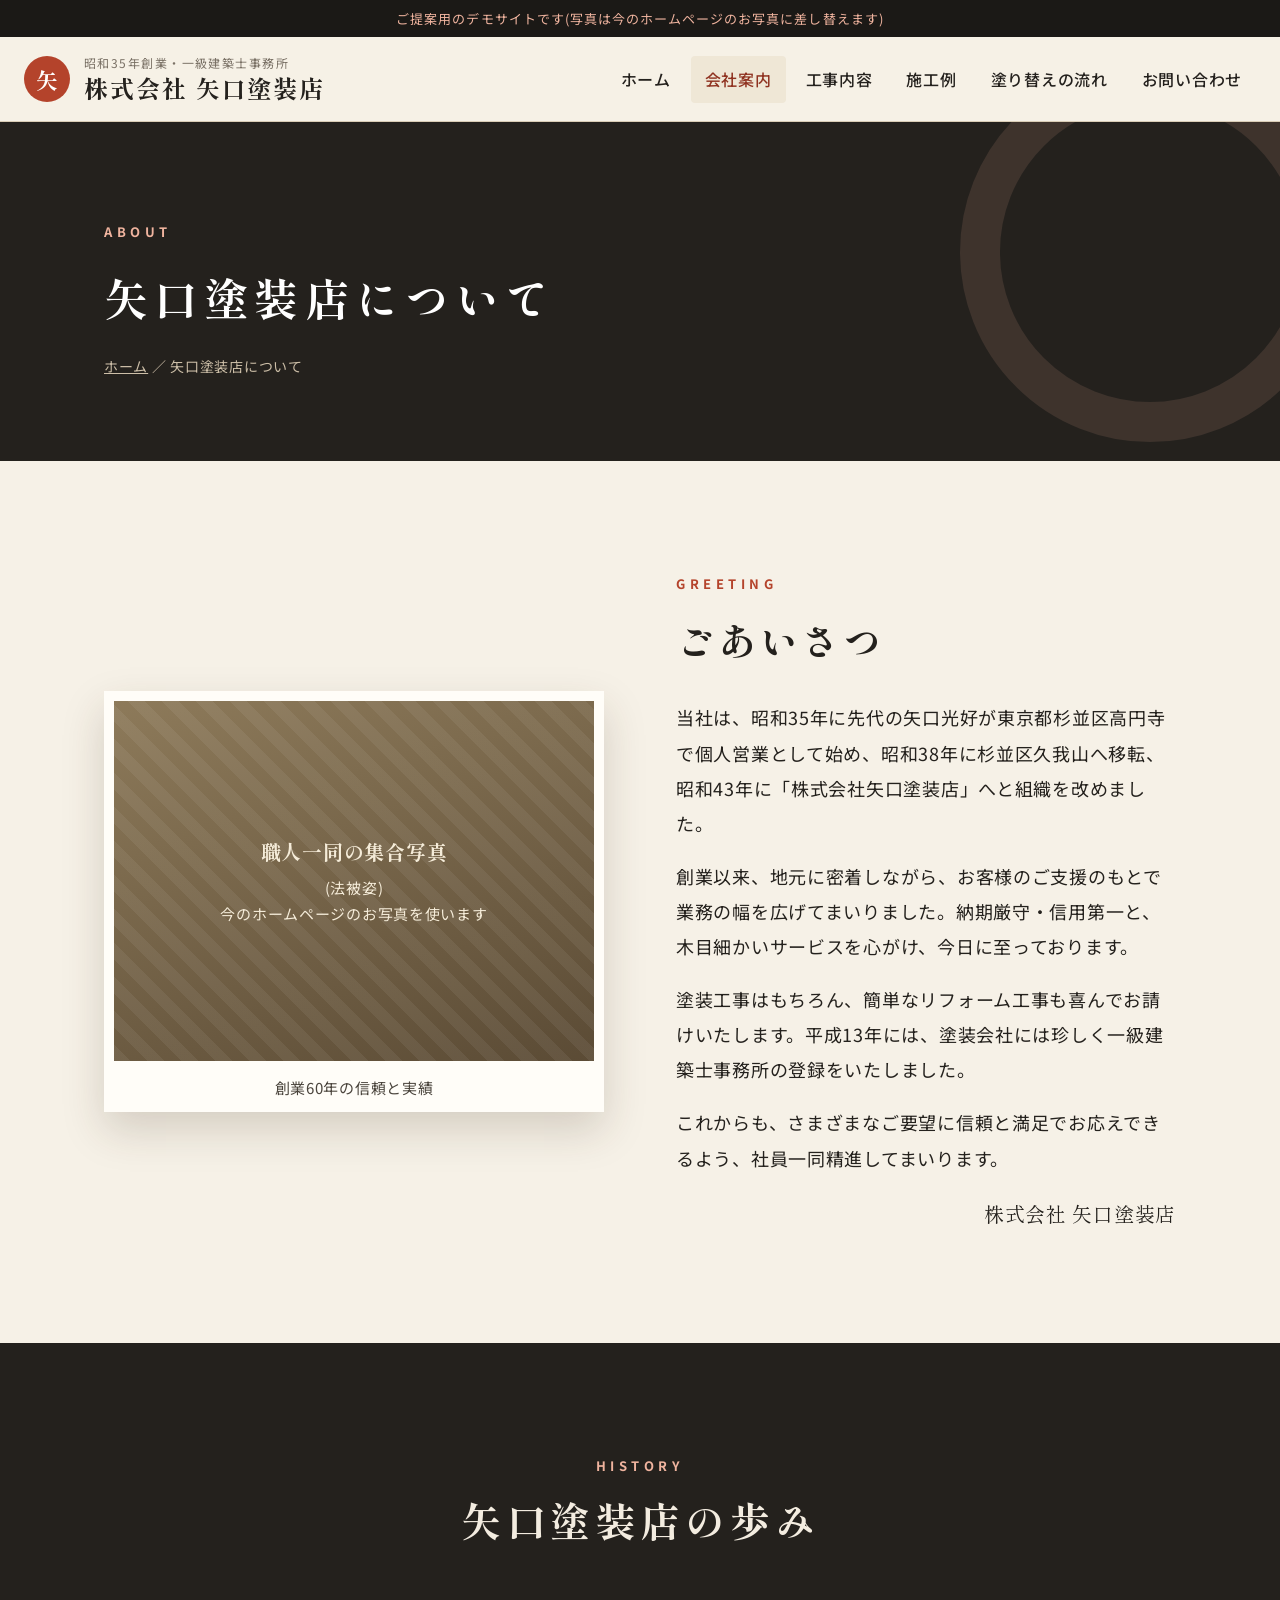
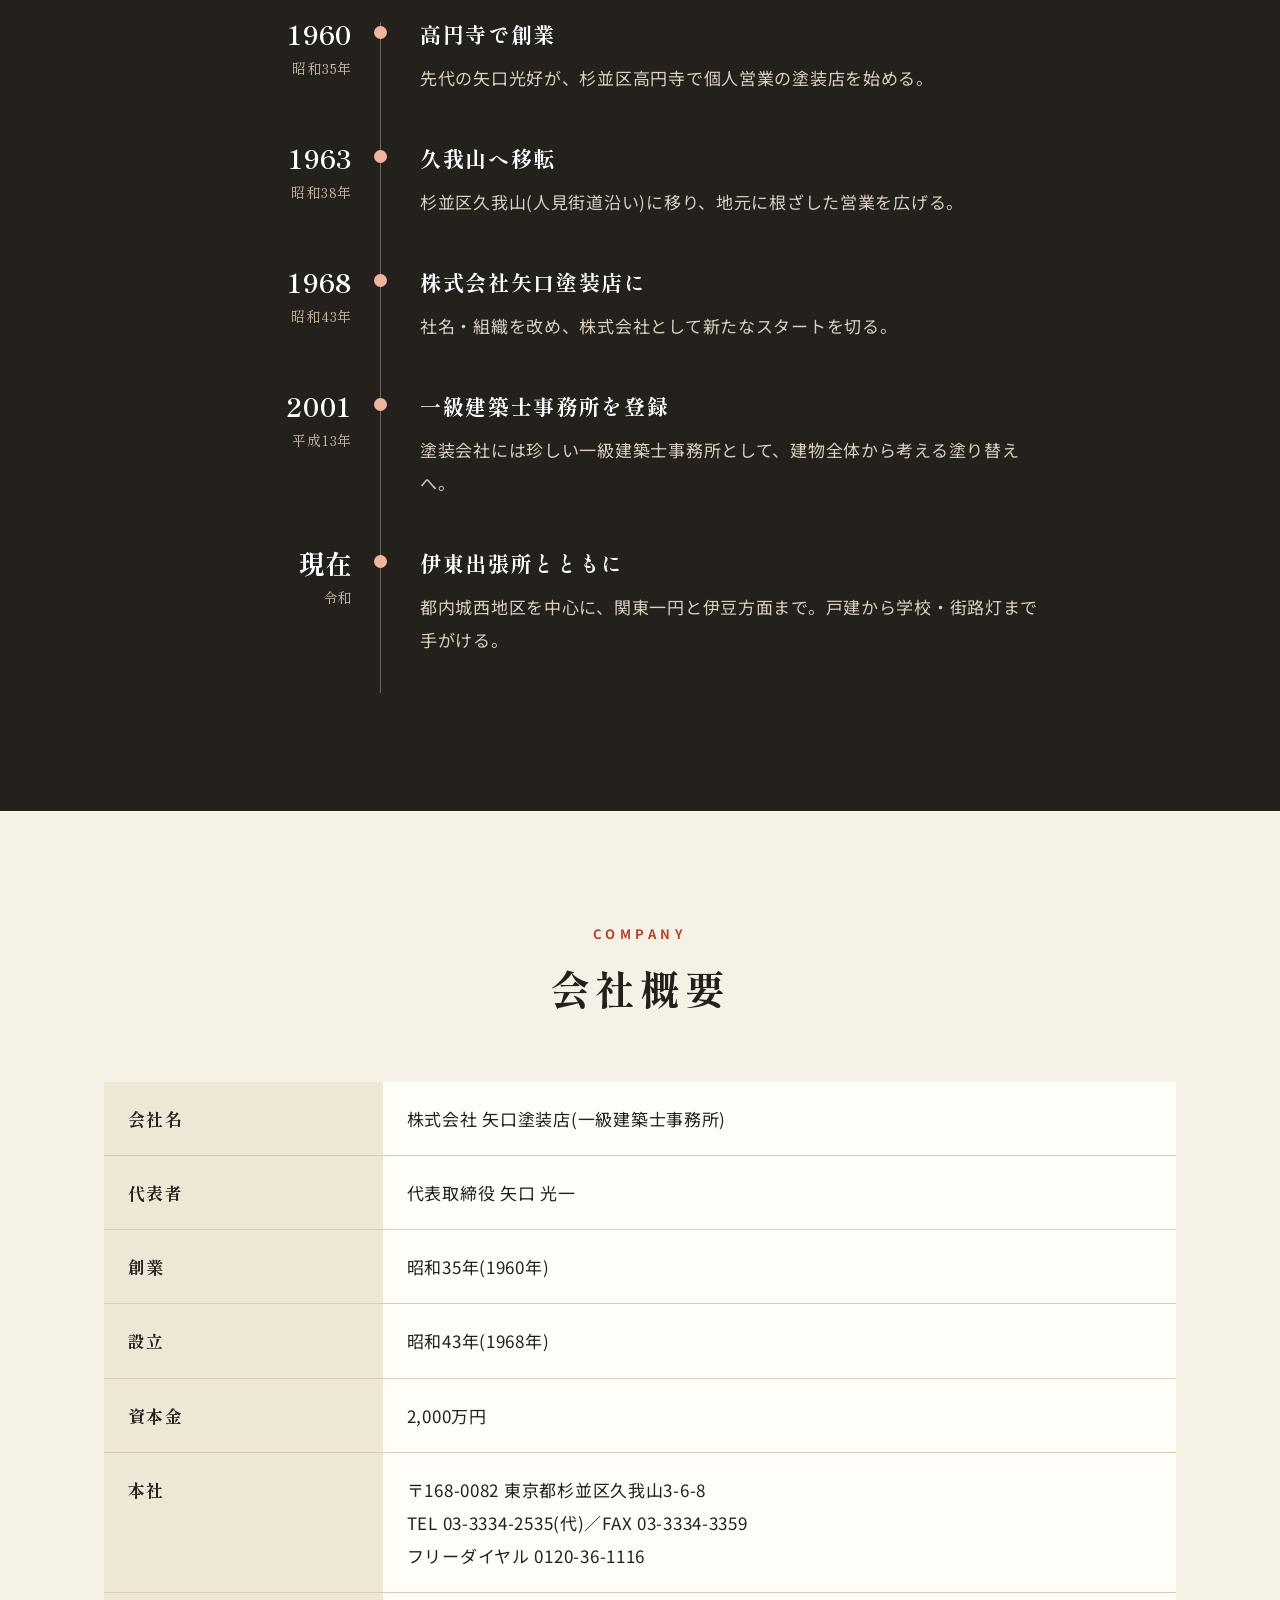
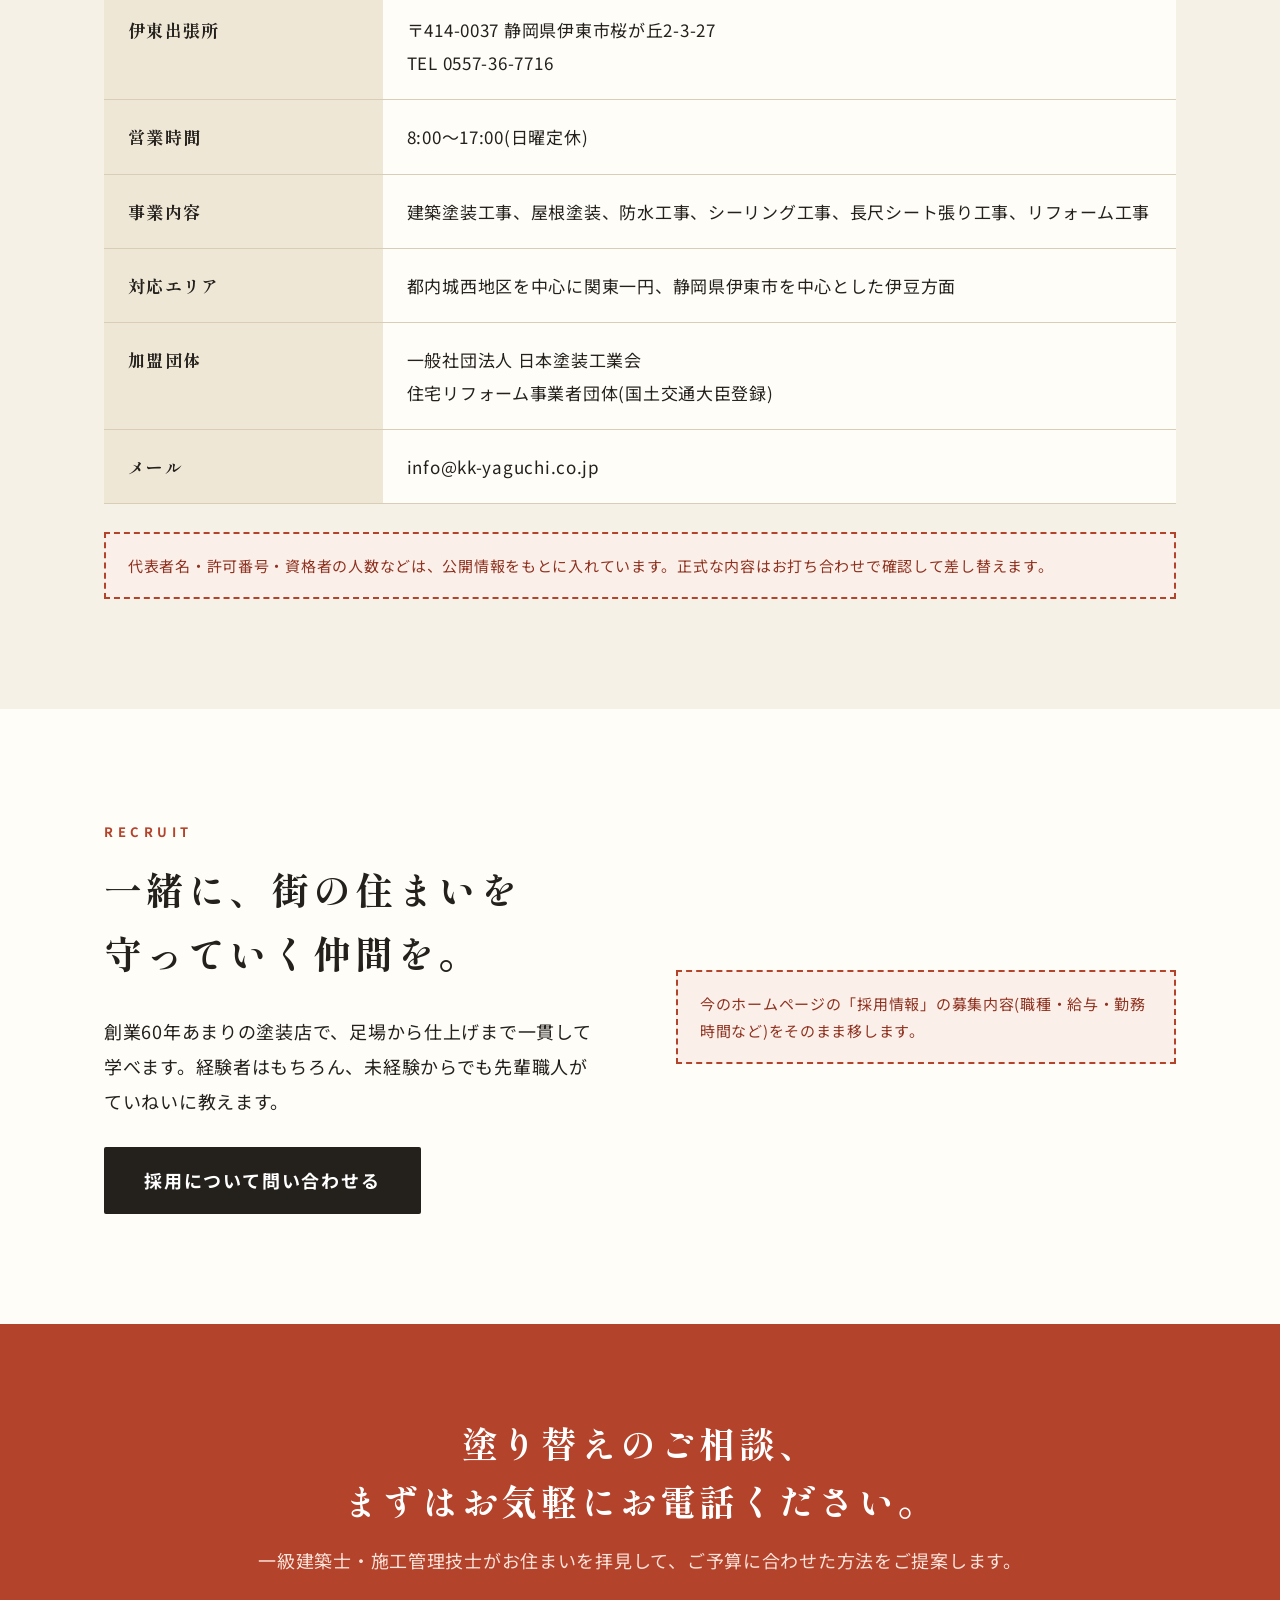
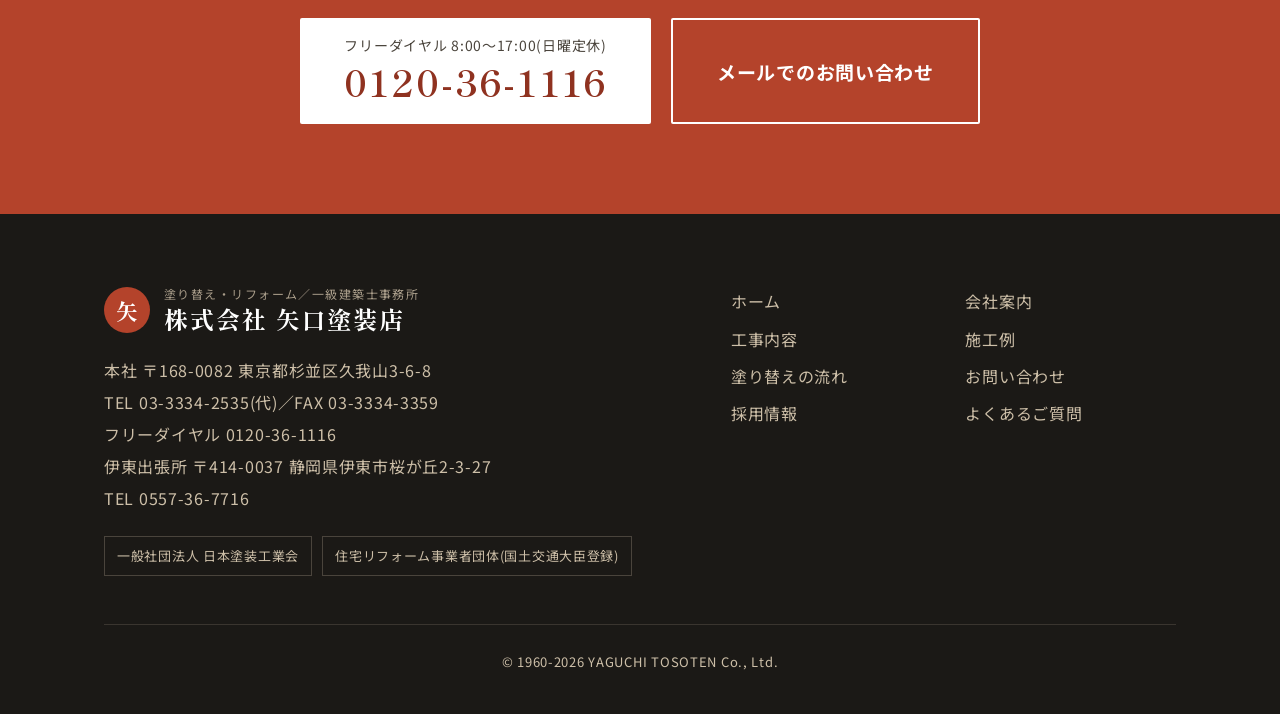
==== about.html @ 1618aea5 "矢口塗装店 ご提案用デモサイト Co-Authored-By: Claude Opus 5.5 <noreply@anthropic.com> Claude-Session: https://clau" ====
<!doctype html>
<html lang="ja">
<head>
<meta charset="utf-8">
<meta name="viewport" content="width=device-width,initial-scale=1">
<title>矢口塗装店について|ごあいさつ・歩み・会社概要|株式会社矢口塗装店</title>
<meta name="description" content="昭和35年に高円寺で創業、昭和38年に久我山へ。矢口塗装店のごあいさつ、歩み、会社概要、採用情報。">
<meta name="robots" content="noindex,nofollow">
<link rel="preconnect" href="https://fonts.googleapis.com">
<link rel="preconnect" href="https://fonts.gstatic.com" crossorigin>
<link href="https://fonts.googleapis.com/css2?family=Noto+Sans+JP:wght@400;500;700&family=Shippori+Mincho:wght@500;700&display=swap" rel="stylesheet">
<link rel="stylesheet" href="style.css">
<script type="application/ld+json">
{"@context":"https://schema.org","@type":"HousePainter","name":"株式会社矢口塗装店","foundingDate":"1960","telephone":"03-3334-2535","address":{"@type":"PostalAddress","postalCode":"168-0082","addressRegion":"東京都","addressLocality":"杉並区","streetAddress":"久我山3-6-8"},"openingHours":"Mo-Sa 08:00-17:00","areaServed":["杉並区","東京都城西地区","関東一円","静岡県伊東市・伊豆方面"]}
</script>
</head>
<body>
<div class="demo-ribbon">ご提案用のデモサイトです(写真は今のホームページのお写真に差し替えます)</div>
<header class="site-header">
  <div class="wrap">
    <a class="brand" href="index.html">
      <span class="brand-mark">矢</span>
      <span class="brand-text"><small>昭和35年創業・一級建築士事務所</small><strong>株式会社 矢口塗装店</strong></span>
    </a>
    <nav class="gnav" id="gnav" aria-label="メインメニュー"><ul><li><a href="index.html">ホーム</a></li><li><a href="about.html" aria-current="page">会社案内</a></li><li><a href="service.html">工事内容</a></li><li><a href="works.html">施工例</a></li><li><a href="flow.html">塗り替えの流れ</a></li><li><a href="contact.html">お問い合わせ</a></li></ul></nav>
    <a class="header-tel" href="tel:0120361116"><small>お電話・ご相談 8:00〜17:00(日曜定休)</small><b>0120-36-1116</b></a>
    <button class="menu-btn" id="menuBtn" aria-expanded="false" aria-controls="gnav">MENU</button>
  </div>
</header>
<main>
<div class="page-head"><div class="wrap">
  <span class="en">ABOUT</span><h1>矢口塗装店について</h1>
  <p class="crumb"><a href="index.html">ホーム</a> ／ 矢口塗装店について</p>
</div></div>
<section>
  <div class="wrap intro">
    <figure class="photo">
      <div class="photo-inner"><div><b>職人一同の集合写真</b>(法被姿)<br>今のホームページのお写真を使います</div></div>
      <figcaption>創業60年の信頼と実績</figcaption>
    </figure>
    <div>
      <span class="sec-head" style="display:block;text-align:left;margin:0"><span class="en">GREETING</span></span>
      <h2>ごあいさつ</h2>
      <p>当社は、昭和35年に先代の矢口光好が東京都杉並区高円寺で個人営業として始め、昭和38年に杉並区久我山へ移転、昭和43年に「株式会社矢口塗装店」へと組織を改めました。</p>
      <p>創業以来、地元に密着しながら、お客様のご支援のもとで業務の幅を広げてまいりました。納期厳守・信用第一と、木目細かいサービスを心がけ、今日に至っております。</p>
      <p>塗装工事はもちろん、簡単なリフォーム工事も喜んでお請けいたします。平成13年には、塗装会社には珍しく一級建築士事務所の登録をいたしました。</p>
      <p>これからも、さまざまなご要望に信頼と満足でお応えできるよう、社員一同精進してまいります。</p>
      <p class="sign">株式会社 矢口塗装店</p>
    </div>
  </div>
</section>

<section class="sec-dark">
  <div class="wrap">
    <div class="sec-head"><span class="en">HISTORY</span><h2>矢口塗装店の歩み</h2></div>
    <ol class="timeline">
      <li><div class="year"><b>1960</b><small>昭和35年</small></div><div><h3>高円寺で創業</h3><p>先代の矢口光好が、杉並区高円寺で個人営業の塗装店を始める。</p></div></li>
      <li><div class="year"><b>1963</b><small>昭和38年</small></div><div><h3>久我山へ移転</h3><p>杉並区久我山(人見街道沿い)に移り、地元に根ざした営業を広げる。</p></div></li>
      <li><div class="year"><b>1968</b><small>昭和43年</small></div><div><h3>株式会社矢口塗装店に</h3><p>社名・組織を改め、株式会社として新たなスタートを切る。</p></div></li>
      <li><div class="year"><b>2001</b><small>平成13年</small></div><div><h3>一級建築士事務所を登録</h3><p>塗装会社には珍しい一級建築士事務所として、建物全体から考える塗り替えへ。</p></div></li>
      <li><div class="year"><b>現在</b><small>令和</small></div><div><h3>伊東出張所とともに</h3><p>都内城西地区を中心に、関東一円と伊豆方面まで。戸建から学校・街路灯まで手がける。</p></div></li>
    </ol>
  </div>
</section>

<section>
  <div class="wrap">
    <div class="sec-head"><span class="en">COMPANY</span><h2>会社概要</h2></div>
    <table class="info">
      <tr><th>会社名</th><td>株式会社 矢口塗装店(一級建築士事務所)</td></tr>
      <tr><th>代表者</th><td>代表取締役 矢口 光一</td></tr>
      <tr><th>創業</th><td>昭和35年(1960年)</td></tr>
      <tr><th>設立</th><td>昭和43年(1968年)</td></tr>
      <tr><th>資本金</th><td>2,000万円</td></tr>
      <tr><th>本社</th><td>〒168-0082 東京都杉並区久我山3-6-8<br>TEL 03-3334-2535(代)／FAX 03-3334-3359<br>フリーダイヤル 0120-36-1116</td></tr>
      <tr><th>伊東出張所</th><td>〒414-0037 静岡県伊東市桜が丘2-3-27<br>TEL 0557-36-7716</td></tr>
      <tr><th>営業時間</th><td>8:00〜17:00(日曜定休)</td></tr>
      <tr><th>事業内容</th><td>建築塗装工事、屋根塗装、防水工事、シーリング工事、長尺シート張り工事、リフォーム工事</td></tr>
      <tr><th>対応エリア</th><td>都内城西地区を中心に関東一円、静岡県伊東市を中心とした伊豆方面</td></tr>
      <tr><th>加盟団体</th><td>一般社団法人 日本塗装工業会<br>住宅リフォーム事業者団体(国土交通大臣登録)</td></tr>
      <tr><th>メール</th><td>info@kk-yaguchi.co.jp</td></tr>
    </table>
    <p class="demo-note">代表者名・許可番号・資格者の人数などは、公開情報をもとに入れています。正式な内容はお打ち合わせで確認して差し替えます。</p>
  </div>
</section>

<section class="sec-alt" id="recruit">
  <div class="wrap intro">
    <div>
      <span class="sec-head" style="display:block;text-align:left;margin:0"><span class="en">RECRUIT</span></span>
      <h2>一緒に、街の住まいを<br>守っていく仲間を。</h2>
      <p>創業60年あまりの塗装店で、足場から仕上げまで一貫して学べます。経験者はもちろん、未経験からでも先輩職人がていねいに教えます。</p>
      <p style="margin-top:28px"><a class="btn" href="contact.html">採用について問い合わせる</a></p>
    </div>
    <div class="demo-note" style="margin:0">今のホームページの「採用情報」の募集内容(職種・給与・勤務時間など)をそのまま移します。</div>
  </div>
</section>
<section class="cta">
  <div class="wrap">
    <h2>塗り替えのご相談、<br>まずはお気軽にお電話ください。</h2>
    <p>一級建築士・施工管理技士がお住まいを拝見して、ご予算に合わせた方法をご提案します。</p>
    <div class="cta-row">
      <a class="btn-tel" href="tel:0120361116"><small>フリーダイヤル 8:00〜17:00(日曜定休)</small><b>0120-36-1116</b></a>
      <a class="btn-line" href="contact.html">メールでのお問い合わせ</a>
    </div>
  </div>
</section>
</main>
<footer class="site-footer">
  <div class="wrap">
    <div class="footer-grid">
      <div>
        <a class="brand" href="index.html" style="color:inherit">
          <span class="brand-mark">矢</span>
          <span class="brand-text"><small style="color:#a99d8a">塗り替え・リフォーム／一級建築士事務所</small><strong>株式会社 矢口塗装店</strong></span>
        </a>
        <address>
          本社 〒168-0082 東京都杉並区久我山3-6-8<br>
          TEL 03-3334-2535(代)／FAX 03-3334-3359<br>
          フリーダイヤル 0120-36-1116<br>
          伊東出張所 〒414-0037 静岡県伊東市桜が丘2-3-27<br>
          TEL 0557-36-7716
        </address>
        <div class="assoc"><span>一般社団法人 日本塗装工業会</span><span>住宅リフォーム事業者団体(国土交通大臣登録)</span></div>
      </div>
      <div>
        <ul class="footer-nav">
          <li><a href="index.html">ホーム</a></li><li><a href="about.html">会社案内</a></li><li><a href="service.html">工事内容</a></li><li><a href="works.html">施工例</a></li><li><a href="flow.html">塗り替えの流れ</a></li><li><a href="contact.html">お問い合わせ</a></li>
          <li><a href="about.html#recruit">採用情報</a></li>
          <li><a href="flow.html#faq">よくあるご質問</a></li>
        </ul>
      </div>
    </div>
    <p class="copy">&copy; 1960-2026 YAGUCHI TOSOTEN Co., Ltd.</p>
  </div>
</footer>
<nav class="callbar" aria-label="お問い合わせ">
  <a href="tel:0120361116"><small>8:00〜17:00 日曜定休</small>電話で相談する</a>
  <a href="contact.html"><small>24時間受付</small>メールで相談する</a>
</nav>
<script src="script.js"></script>
</body>
</html>
---- style.css ----
/* 株式会社矢口塗装店 デモサイト — 生成り × 墨 × 朱 の和モダン */
:root{
  --paper:#f6f1e7;
  --paper-2:#efe7d6;
  --white:#fffdf8;
  --ink:#24211d;
  --ink-2:#4a443c;
  --mute:#7a7165;
  --line:#d9cdb6;
  --shu:#b4432b;      /* 朱 */
  --shu-dark:#8f3220;
  --ai:#2c3e50;       /* 藍 */
  --mincho:"Shippori Mincho","Hiragino Mincho ProN","Yu Mincho",serif;
  --gothic:"Noto Sans JP","Hiragino Kaku Gothic ProN","Yu Gothic",sans-serif;
  --wrap:1120px;
}
*{box-sizing:border-box;margin:0;padding:0}
html{scroll-behavior:smooth}
body{
  font-family:var(--gothic);
  font-size:18px;
  line-height:1.95;
  color:var(--ink);
  background:var(--paper);
  letter-spacing:.04em;
  -webkit-font-smoothing:antialiased;
}
img{max-width:100%;display:block}
a{color:inherit}
.wrap{max-width:var(--wrap);margin:0 auto;padding:0 24px}

/* ---------- header ---------- */
.site-header{
  position:sticky;top:0;z-index:50;
  background:rgba(246,241,231,.96);
  backdrop-filter:blur(6px);
  border-bottom:1px solid var(--line);
}
.site-header .wrap{max-width:1320px;display:flex;align-items:center;justify-content:space-between;gap:24px;height:84px}
.brand{display:flex;align-items:center;gap:14px;text-decoration:none}
.brand-mark{
  width:46px;height:46px;border-radius:50%;
  background:var(--shu);color:#fff;
  display:grid;place-items:center;
  font-family:var(--mincho);font-weight:700;font-size:22px;letter-spacing:0;
}
.brand-text small{display:block;white-space:nowrap;font-size:12px;color:var(--mute);letter-spacing:.12em;line-height:1.4}
.brand-text strong{display:block;white-space:nowrap;font-family:var(--mincho);font-size:24px;font-weight:700;line-height:1.3;letter-spacing:.08em}
.gnav ul{display:flex;gap:6px;list-style:none;align-items:center}
.gnav a{
  display:block;white-space:nowrap;padding:8px 14px;text-decoration:none;font-size:16px;font-weight:500;
  border-radius:4px;transition:background .2s;
}
.gnav a:hover,.gnav a[aria-current="page"]{background:var(--paper-2)}
.gnav a[aria-current="page"]{color:var(--shu-dark)}
.header-tel{
  white-space:nowrap;display:flex;flex-direction:column;align-items:flex-end;text-decoration:none;line-height:1.3;
}
.header-tel small{font-size:12px;color:var(--mute)}
.header-tel b{font-family:var(--mincho);font-size:26px;color:var(--shu-dark);letter-spacing:.04em}
.menu-btn{display:none;background:none;border:1px solid var(--ink);border-radius:4px;width:52px;height:44px;font-size:13px;font-weight:700;cursor:pointer;color:var(--ink)}

/* ---------- hero ---------- */
.hero{position:relative;overflow:hidden;background:var(--ink);color:#fff}
.hero-art{position:absolute;inset:0}
.hero-art svg{width:100%;height:100%;display:block}
.hero .wrap{position:relative;padding:110px 24px 120px;min-height:620px;display:flex;flex-direction:column;justify-content:center}
.hero-kicker{
  display:inline-flex;align-items:center;gap:12px;font-size:16px;letter-spacing:.2em;margin-bottom:28px;color:#f3e5cf
}
.hero-kicker::before{content:"";width:40px;height:1px;background:#f3e5cf}
.hero h1{
  font-family:var(--mincho);font-weight:700;
  font-size:clamp(34px,5.4vw,62px);line-height:1.45;letter-spacing:.1em;
  text-shadow:0 2px 18px rgba(0,0,0,.35);
}
.hero h1 em{font-style:normal;color:#f0b49f}
.hero p.lead{margin-top:28px;font-size:19px;max-width:560px;color:#f3ece0}
.hero-badges{display:flex;flex-wrap:wrap;gap:12px;margin-top:40px}
.hero-badges span{
  border:1px solid rgba(255,255,255,.55);padding:10px 18px;font-size:15px;border-radius:2px;background:rgba(0,0,0,.18)
}
.hero-seal{
  position:absolute;right:9%;top:70px;width:150px;height:150px;border-radius:50%;
  border:2px solid #f0b49f;color:#f0b49f;display:grid;place-items:center;text-align:center;
  font-family:var(--mincho);line-height:1.35;transform:rotate(-8deg)
}
.hero-seal b{display:block;font-size:40px;letter-spacing:0}
.hero-seal span{font-size:14px;letter-spacing:.15em}

/* ---------- section ---------- */
section{padding:110px 0}
.sec-alt{background:var(--white)}
.sec-dark{background:var(--ink);color:#f3ece0}
.sec-head{text-align:center;margin-bottom:64px}
.sec-head .en{display:block;font-size:13px;letter-spacing:.35em;color:var(--shu);margin-bottom:12px;font-weight:700}
.sec-dark .sec-head .en{color:#f0b49f}
.sec-head h2{font-family:var(--mincho);font-size:clamp(28px,3.6vw,40px);font-weight:700;letter-spacing:.12em;line-height:1.5}
.sec-head p{margin-top:20px;color:var(--ink-2)}
.sec-dark .sec-head p{color:#d8cfc0}

/* 想い */
.intro{display:grid;grid-template-columns:1fr 1fr;gap:72px;align-items:center}
.intro h2{font-family:var(--mincho);font-size:clamp(28px,3.4vw,38px);line-height:1.7;letter-spacing:.1em;margin-bottom:28px}
.intro p+p{margin-top:18px}
.sign{margin-top:32px;font-family:var(--mincho);font-size:20px;text-align:right}

/* photo placeholder */
.photo{
  position:relative;background:#c9b896;border:10px solid var(--white);
  box-shadow:0 18px 40px rgba(60,45,25,.18);
}
.photo-inner{aspect-ratio:4/3;display:grid;place-items:center;text-align:center;
  background:
   repeating-linear-gradient(45deg,rgba(255,255,255,.06) 0 12px,transparent 12px 24px),
   linear-gradient(160deg,#8d7a5a,#5b4b35);
  color:#f5ecd9;padding:24px;font-size:15px;line-height:1.7}
.photo-inner b{display:block;font-family:var(--mincho);font-size:20px;margin-bottom:6px}
.photo figcaption{background:var(--white);padding:12px 4px 0;font-size:15px;color:var(--ink-2);text-align:center}
.photo.tilt{transform:rotate(-2deg)}

/* 強み */
.points{display:grid;grid-template-columns:repeat(2,1fr);gap:28px}
.point{background:var(--paper);border:1px solid var(--line);padding:40px 36px;position:relative}
.sec-alt .point{background:var(--paper)}
.point .kanji{
  position:absolute;right:24px;top:18px;font-family:var(--mincho);font-size:64px;line-height:1;color:rgba(180,67,43,.12);font-weight:700
}
.point h3{font-family:var(--mincho);font-size:24px;line-height:1.6;margin-bottom:14px;letter-spacing:.08em;padding-right:60px}
.point h3::before{content:"";display:block;width:32px;height:3px;background:var(--shu);margin-bottom:18px}
.point p{color:var(--ink-2)}

/* 歩み */
.timeline{position:relative;max-width:820px;margin:0 auto;list-style:none}
.timeline::before{content:"";position:absolute;left:150px;top:8px;bottom:8px;width:1px;background:rgba(243,236,224,.35)}
.timeline li{display:grid;grid-template-columns:150px 1fr;gap:40px;padding:0 0 44px;position:relative}
.timeline li::after{content:"";position:absolute;left:144px;top:12px;width:13px;height:13px;border-radius:50%;background:#f0b49f}
.timeline .year{font-family:var(--mincho);text-align:right;padding-right:28px;line-height:1.5}
.timeline .year b{display:block;font-size:26px;color:#fff}
.timeline .year small{font-size:14px;color:#cdbfa8}
.timeline h3{font-family:var(--mincho);font-size:21px;color:#fff;margin-bottom:6px;letter-spacing:.08em}
.timeline p{color:#d8cfc0;font-size:17px}

/* 工事内容 */
.services{display:grid;grid-template-columns:repeat(3,1fr);gap:24px}
.service{background:var(--white);border-top:4px solid var(--shu);padding:34px 30px;box-shadow:0 6px 20px rgba(60,45,25,.06)}
.service .ico{width:56px;height:56px;margin-bottom:18px}
.service h3{font-family:var(--mincho);font-size:22px;margin-bottom:10px;letter-spacing:.08em}
.service p{font-size:17px;color:var(--ink-2)}

/* 施工例 before/after */
.works{display:grid;grid-template-columns:repeat(2,1fr);gap:40px}
.work{background:var(--white);border:1px solid var(--line)}
.ba{position:relative;aspect-ratio:4/3;overflow:hidden;cursor:pointer;background:#ddd}
.ba svg{position:absolute;inset:0;width:100%;height:100%;transition:opacity .5s}
.ba .after{opacity:0}
.ba.on .after{opacity:1}
.ba-label{position:absolute;left:14px;top:14px;background:var(--ink);color:#fff;font-size:14px;padding:4px 14px;letter-spacing:.15em}
.ba.on .ba-label{background:var(--shu)}
.ba-switch{display:flex;border-top:1px solid var(--line)}
.ba-switch button{
  flex:1;padding:14px;border:0;background:var(--paper);font:inherit;font-size:16px;font-weight:700;cursor:pointer;color:var(--ink-2)
}
.ba-switch button[aria-pressed="true"]{background:var(--ink);color:#fff}
.work-body{padding:22px 26px 28px}
.work-body h3{font-family:var(--mincho);font-size:21px;letter-spacing:.06em}
.work-body dl{display:grid;grid-template-columns:auto 1fr;gap:4px 16px;margin-top:10px;font-size:16px;color:var(--ink-2)}
.work-body dt{color:var(--mute)}

/* 流れ */
.flow{list-style:none;max-width:860px;margin:0 auto;counter-reset:f}
.flow li{display:grid;grid-template-columns:96px 1fr;gap:28px;background:var(--white);border:1px solid var(--line);padding:30px 34px;margin-bottom:18px;position:relative}
.flow li:not(:last-child)::after{content:"";position:absolute;left:78px;bottom:-19px;border:10px solid transparent;border-top-color:var(--shu)}
.flow .step{font-family:var(--mincho);text-align:center;color:var(--shu);line-height:1.2}
.flow .step span{display:block;font-size:13px;letter-spacing:.2em}
.flow .step b{font-size:44px}
.flow h3{font-family:var(--mincho);font-size:22px;margin-bottom:6px;letter-spacing:.06em}
.flow p{color:var(--ink-2);font-size:17px}

/* table */
.info{width:100%;border-collapse:collapse;background:var(--white);font-size:17px}
.info th,.info td{border-bottom:1px solid var(--line);padding:20px 24px;text-align:left;vertical-align:top}
.info th{width:26%;background:var(--paper-2);font-weight:700;font-family:var(--mincho);letter-spacing:.08em}

/* area */
.area{display:grid;grid-template-columns:1.1fr 1fr;gap:56px;align-items:center}
.area ul{list-style:none;display:flex;flex-wrap:wrap;gap:10px;margin-top:20px}
.area li{border:1px solid var(--line);background:var(--white);padding:6px 16px;font-size:16px}
.map-box{background:var(--white);border:1px solid var(--line);padding:20px}

/* note / placeholder */
.demo-note{
  border:2px dashed var(--shu);background:#fbefe9;color:var(--shu-dark);
  padding:18px 22px;font-size:15px;line-height:1.8;margin-top:28px
}

/* faq */
.faq{max-width:860px;margin:0 auto}
.faq details{background:var(--white);border:1px solid var(--line);margin-bottom:14px}
.faq summary{cursor:pointer;padding:22px 56px 22px 28px;font-weight:700;position:relative;list-style:none;font-size:18px}
.faq summary::-webkit-details-marker{display:none}
.faq summary::before{content:"Q";font-family:var(--mincho);color:var(--shu);font-size:24px;margin-right:14px}
.faq summary::after{content:"+";position:absolute;right:26px;top:16px;font-size:28px;color:var(--shu)}
.faq details[open] summary::after{content:"−"}
.faq .a{padding:0 28px 24px 66px;color:var(--ink-2)}

/* CTA */
.cta{background:var(--shu);color:#fff;text-align:center;padding:90px 0}
.cta h2{font-family:var(--mincho);font-size:clamp(26px,3.4vw,36px);letter-spacing:.1em;line-height:1.6}
.cta p{margin-top:14px;color:#fbe3da}
.cta-row{display:flex;justify-content:center;gap:20px;flex-wrap:wrap;margin-top:40px}
.btn-tel{
  display:inline-flex;flex-direction:column;align-items:center;background:#fff;color:var(--shu-dark);
  padding:18px 44px;text-decoration:none;border-radius:2px;line-height:1.4
}
.btn-tel small{font-size:14px;color:var(--ink-2)}
.btn-tel b{font-family:var(--mincho);font-size:36px;letter-spacing:.06em}
.btn-line{
  display:inline-flex;align-items:center;justify-content:center;border:2px solid #fff;color:#fff;
  padding:18px 44px;text-decoration:none;font-weight:700;font-size:19px;border-radius:2px;min-width:300px
}
.btn-line:hover{background:rgba(255,255,255,.12)}
.btn{
  display:inline-block;background:var(--ink);color:#fff;text-decoration:none;padding:16px 40px;font-weight:700;border-radius:2px;letter-spacing:.1em
}
.btn:hover{background:var(--shu-dark)}
.center{text-align:center;margin-top:52px}

/* page head */
.page-head{background:var(--ink);color:#fff;padding:90px 0 80px;position:relative;overflow:hidden}
.page-head::after{
  content:"";position:absolute;right:-60px;top:-60px;width:300px;height:300px;border-radius:50%;border:40px solid rgba(240,180,159,.12)
}
.page-head .en{font-size:13px;letter-spacing:.35em;color:#f0b49f;font-weight:700}
.page-head h1{font-family:var(--mincho);font-size:clamp(30px,4vw,44px);letter-spacing:.14em;margin-top:8px}
.crumb{font-size:14px;color:#cdbfa8;margin-top:12px}
.crumb a{color:#cdbfa8}

/* form */
.form{max-width:760px;margin:0 auto;background:var(--white);border:1px solid var(--line);padding:48px}
.form label{display:block;font-weight:700;margin:22px 0 8px}
.form label .req{background:var(--shu);color:#fff;font-size:12px;padding:2px 8px;margin-left:10px;border-radius:2px}
.form input,.form select,.form textarea{
  width:100%;font:inherit;font-size:18px;padding:14px 16px;border:1px solid #bfb39c;background:#fff;border-radius:2px
}
.form textarea{min-height:180px}
.form .chips{display:flex;flex-wrap:wrap;gap:10px}
.form .chips label{display:flex;align-items:center;gap:8px;margin:0;font-weight:500;border:1px solid var(--line);padding:8px 16px;background:var(--paper);cursor:pointer}
.form .chips input{width:auto}
.form button{margin-top:34px;width:100%;padding:20px;font:inherit;font-size:20px;font-weight:700;background:var(--shu);color:#fff;border:0;cursor:pointer;letter-spacing:.2em}

/* footer */
.site-footer{background:#1b1916;color:#cdbfa8;padding:72px 0 40px;font-size:16px}
.footer-grid{display:grid;grid-template-columns:1.3fr 1fr;gap:48px}
.site-footer .brand-text strong{color:#fff}
.site-footer address{font-style:normal;margin-top:20px;line-height:2}
.footer-nav{list-style:none;display:grid;grid-template-columns:1fr 1fr;gap:6px 24px}
.footer-nav a{text-decoration:none}
.footer-nav a:hover{color:#fff}
.assoc{display:flex;flex-wrap:wrap;gap:10px;margin-top:22px}
.assoc span{border:1px solid #4a443c;padding:6px 12px;font-size:13px}
.copy{border-top:1px solid #3a352f;margin-top:48px;padding-top:24px;font-size:13px;text-align:center}

/* mobile call bar */
.callbar{display:none}

/* demo ribbon */
.demo-ribbon{background:#1b1916;color:#f0b49f;text-align:center;font-size:13px;padding:6px 12px;letter-spacing:.08em}

/* ---------- responsive ---------- */
@media (max-width:1300px){
  .header-tel{display:none}
}
@media (max-width:860px){
  body{font-size:17px}
  .menu-btn{display:block}
  .gnav{position:fixed;inset:84px 0 auto 0;background:var(--paper);border-bottom:1px solid var(--line);display:none}
  .gnav.open{display:block}
  .gnav ul{flex-direction:column;align-items:stretch;padding:12px 20px 24px;gap:0}
  .gnav a{padding:16px 8px;border-bottom:1px solid var(--line);font-size:18px;border-radius:0}
  section{padding:76px 0}
  .intro,.area,.footer-grid{grid-template-columns:1fr;gap:44px}
  .points,.works{grid-template-columns:1fr}
  .services{grid-template-columns:1fr}
  .hero .wrap{min-height:560px;padding:80px 20px 150px}
  .hero-seal{display:none}
  .brand-text strong{font-size:20px}
  .brand-text small{font-size:11px}
  .brand-mark{width:40px;height:40px;font-size:19px}
  .timeline::before{left:96px}
  .timeline li{grid-template-columns:96px 1fr;gap:26px}
  .timeline li::after{left:90px}
  .timeline .year{padding-right:16px}
  .timeline .year b{font-size:20px}
  .flow li{grid-template-columns:64px 1fr;gap:18px;padding:24px 22px}
  .flow li:not(:last-child)::after{left:44px}
  .flow .step b{font-size:34px}
  .info th,.info td{display:block;width:100%}
  .info th{padding-bottom:8px}
  .form{padding:30px 22px}
  .wrap{padding:0 16px}
  .callbar{
    display:grid;grid-template-columns:1fr 1fr;position:fixed;left:0;right:0;bottom:0;z-index:60;
    box-shadow:0 -4px 16px rgba(0,0,0,.15)
  }
  .callbar a{padding:14px 8px;text-align:center;text-decoration:none;font-weight:700;font-size:16px;line-height:1.3}
  .callbar a:first-child{background:var(--shu);color:#fff}
  .callbar a:last-child{background:var(--ink);color:#fff}
  .callbar small{display:block;font-size:11px;font-weight:500;opacity:.85}
  body{padding-bottom:64px}
  .btn-line{min-width:0;width:100%}
  .btn-tel{width:100%}
}
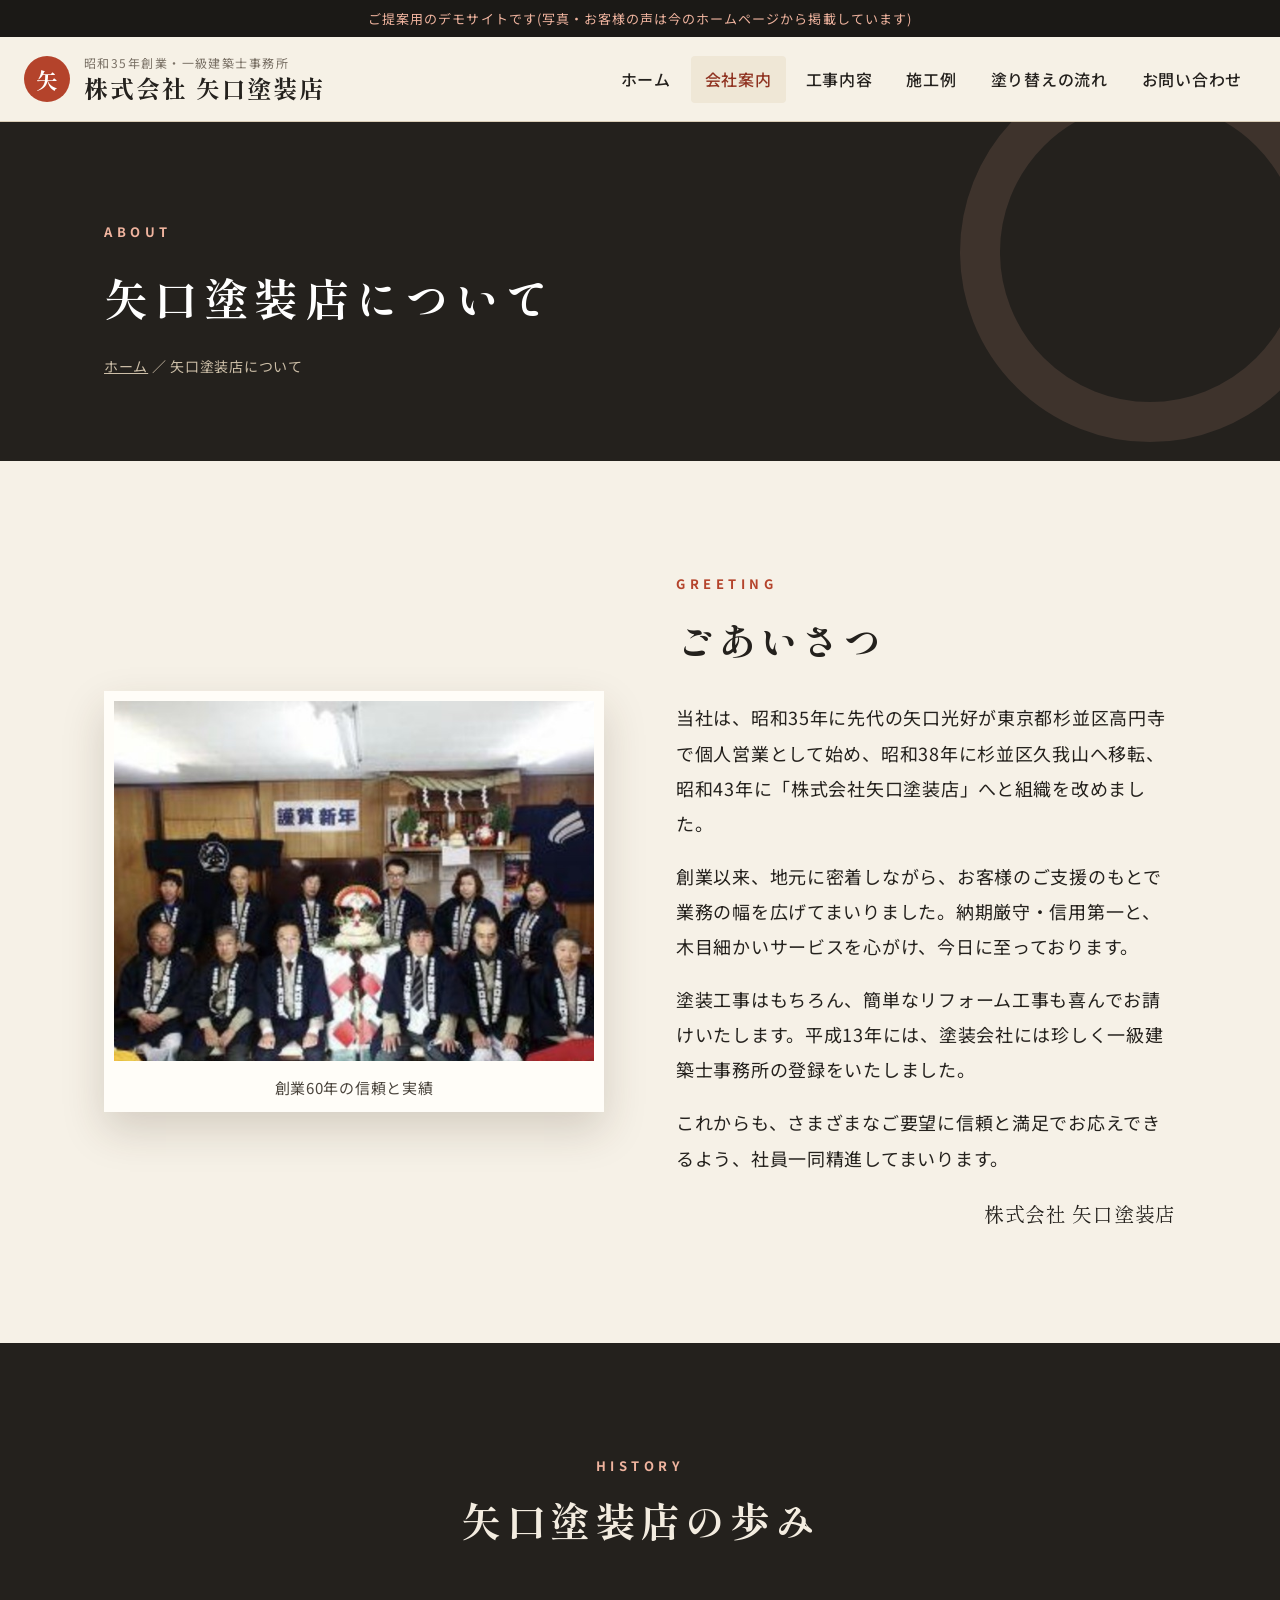
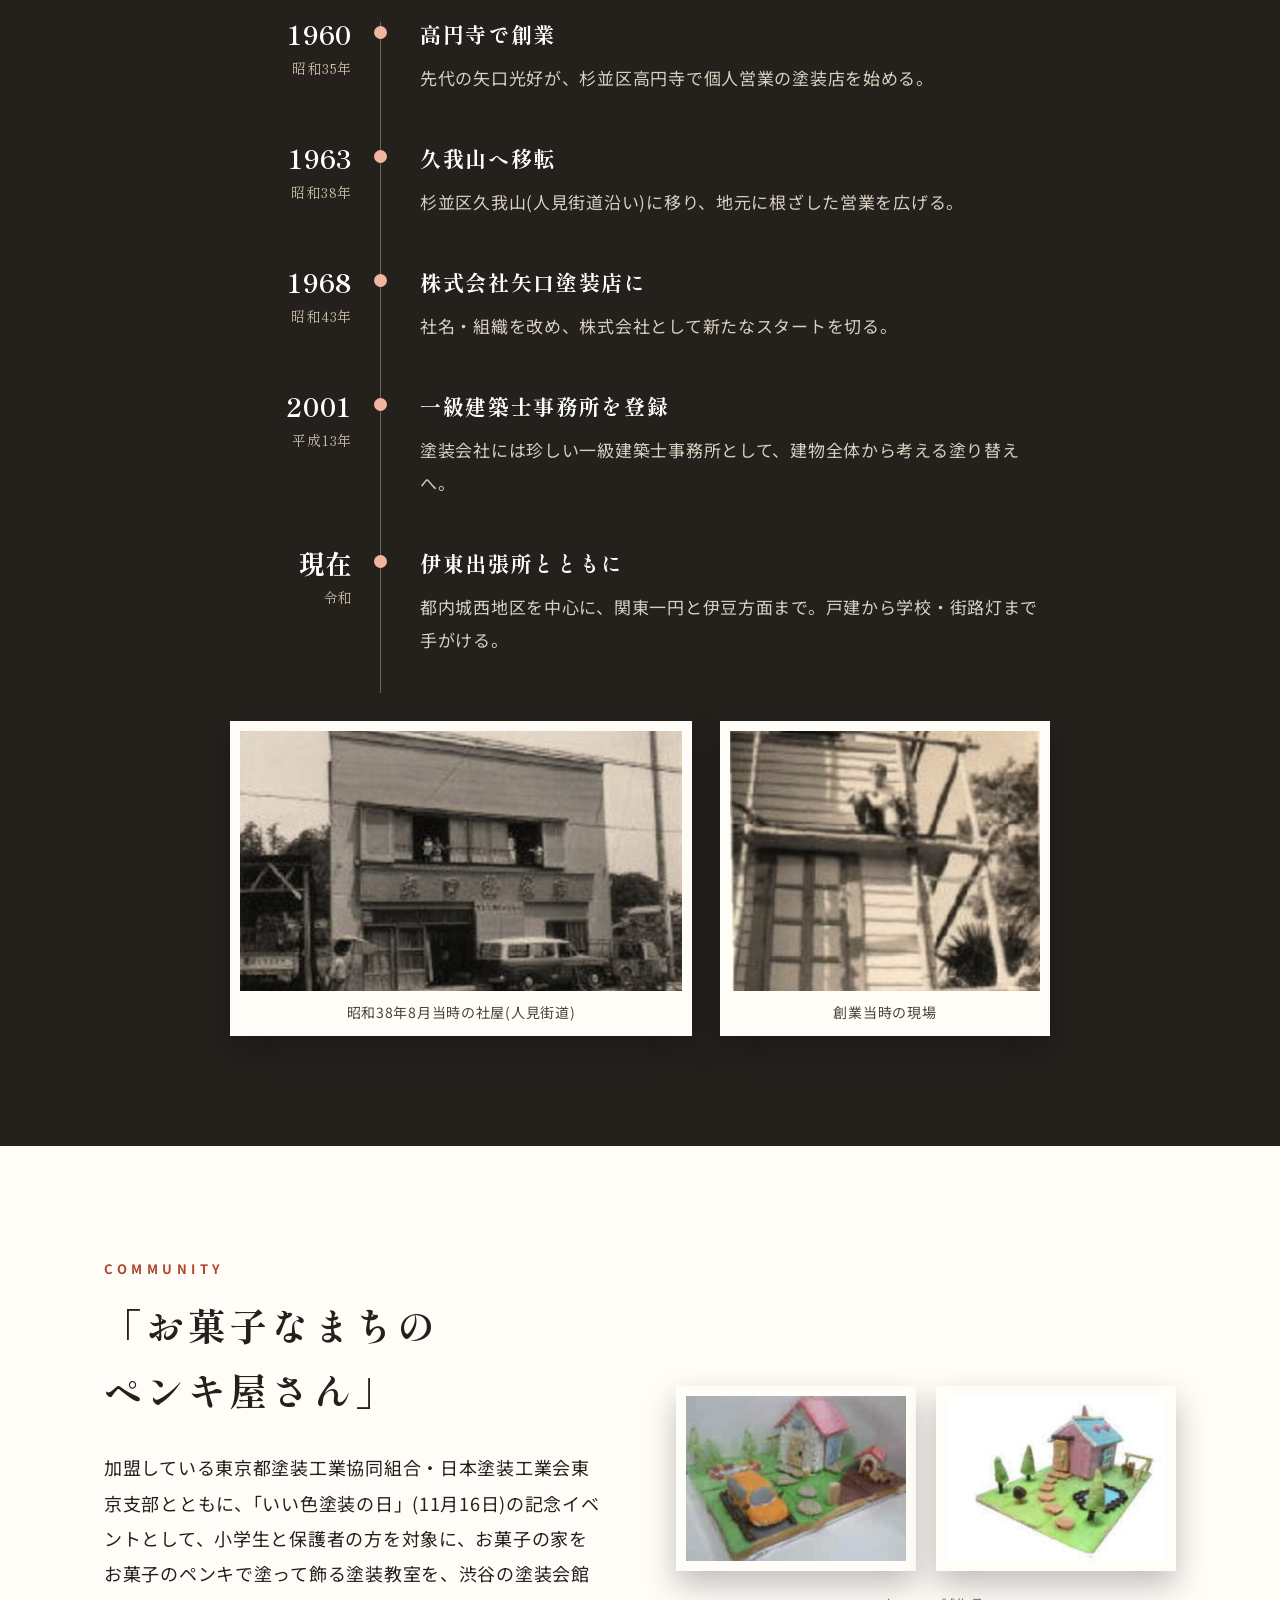
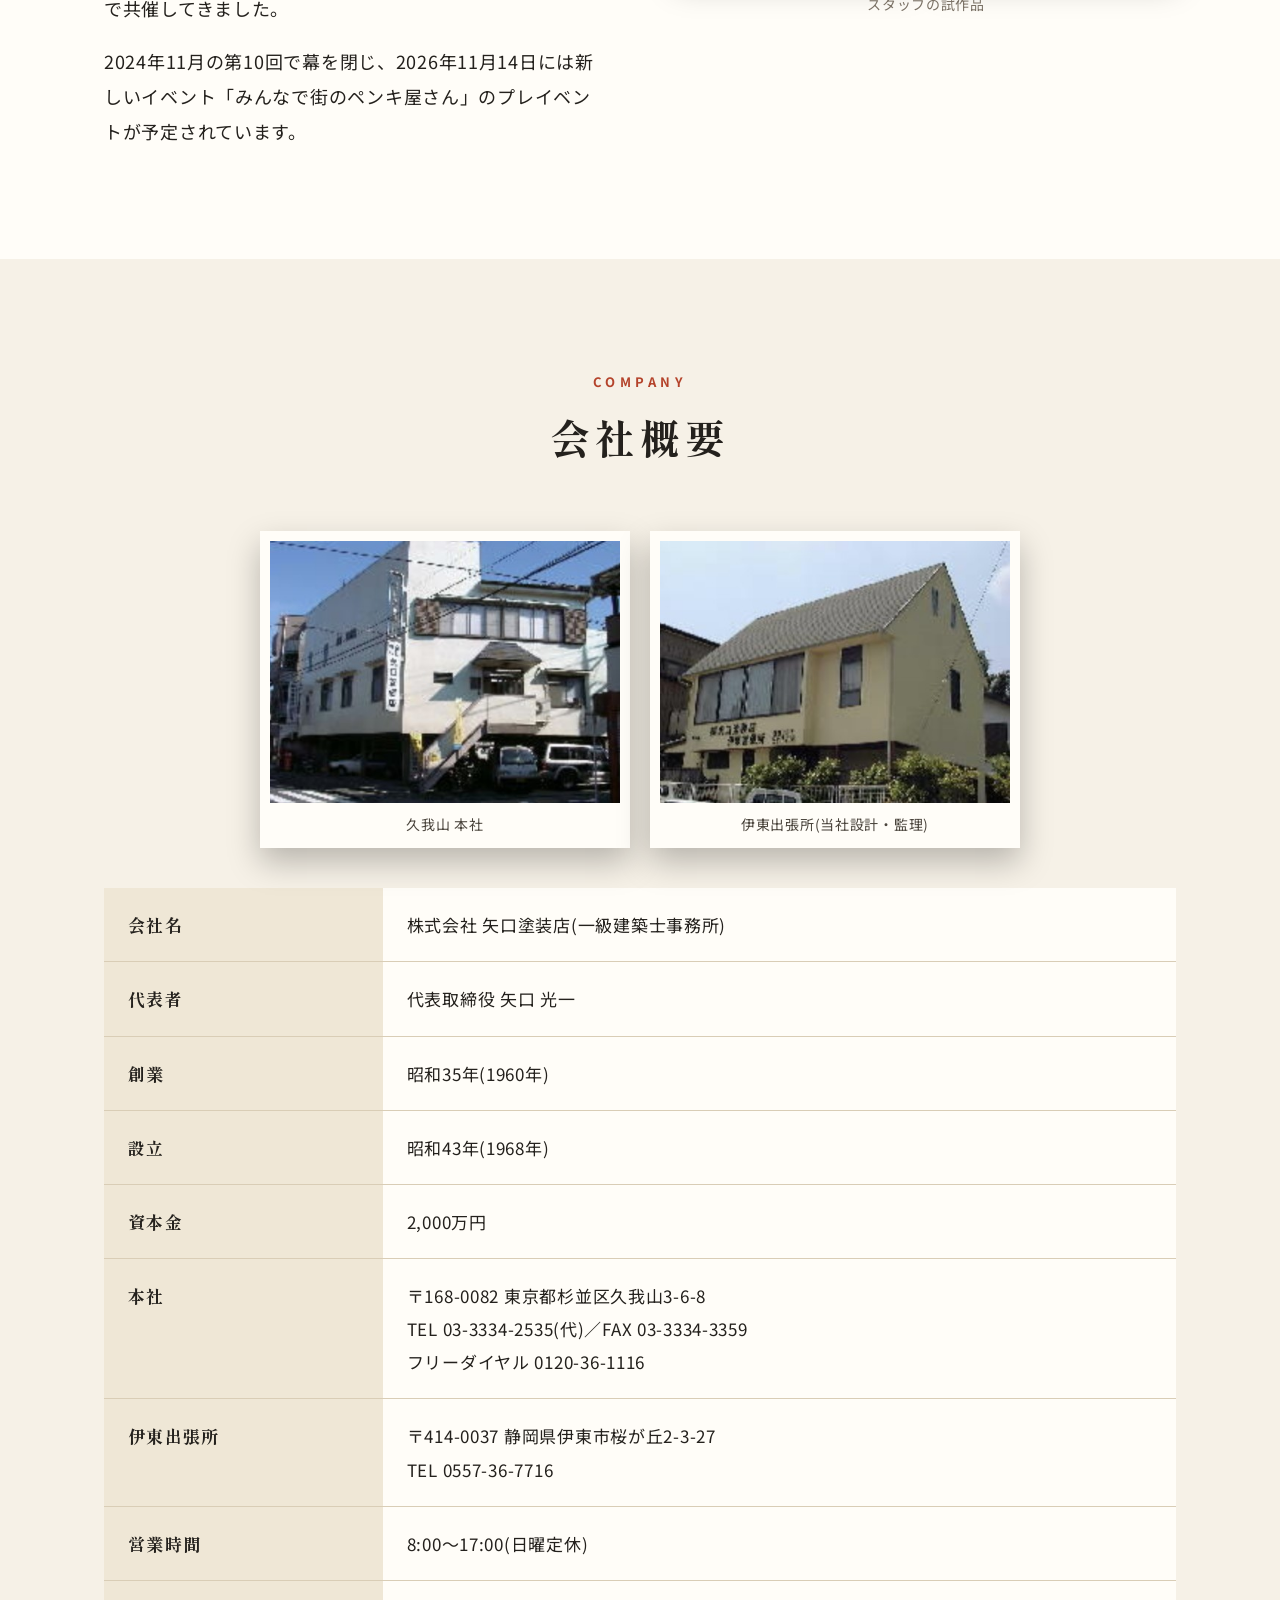
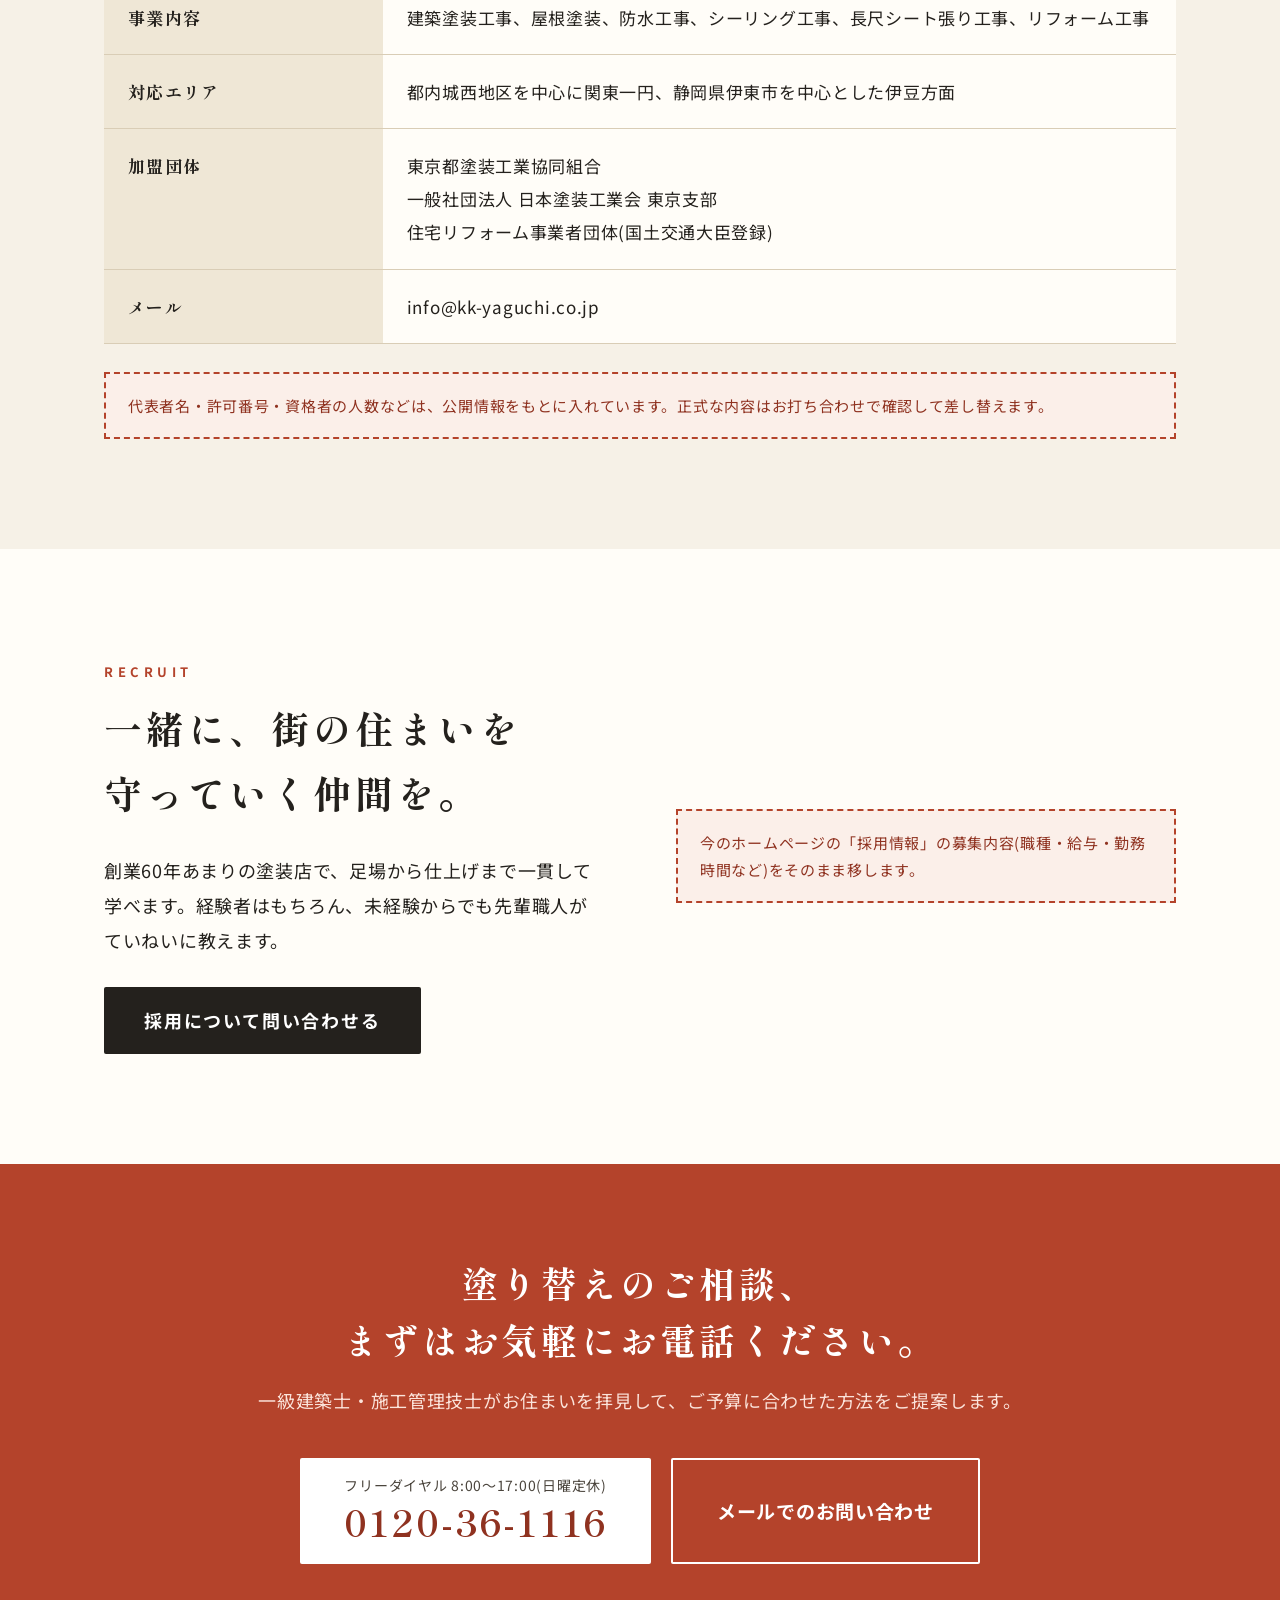
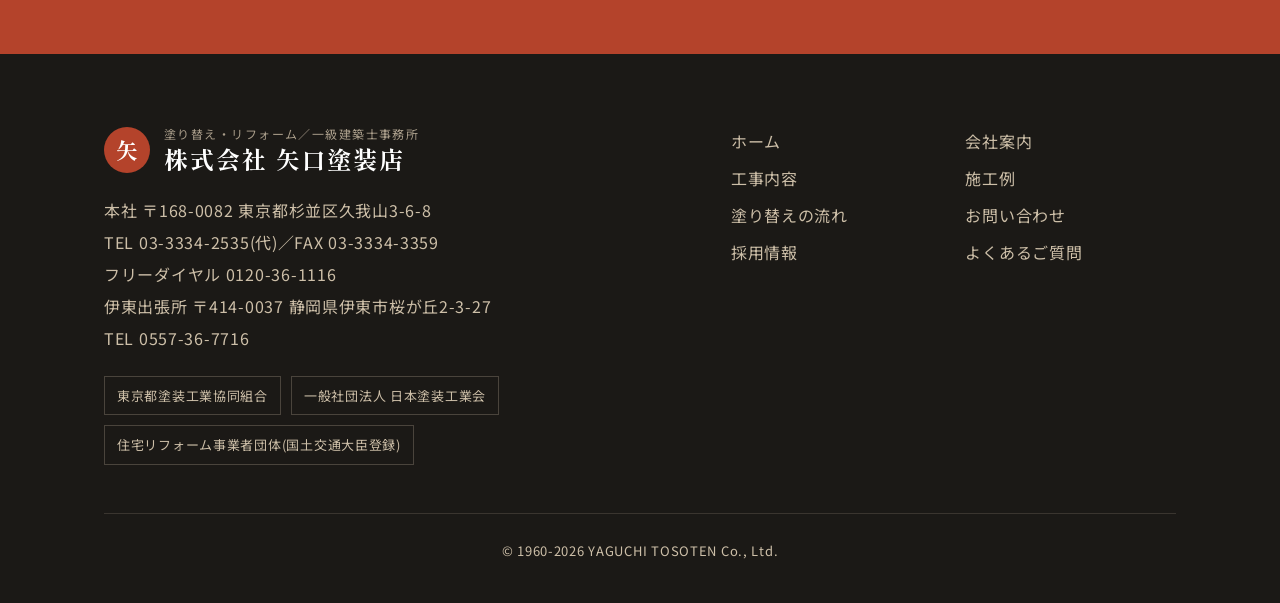
==== commit dcf8c961: "今のホームページの写真・お客様の声を掲載 Co-Authored-By: Claude Opus 5.5 <noreply@anthropic.com> Claude-Session: https:/" ====
--- a/about.html
+++ b/about.html
@@ -15,7 +15,7 @@
 </script>
 </head>
 <body>
-<div class="demo-ribbon">ご提案用のデモサイトです(写真は今のホームページのお写真に差し替えます)</div>
+<div class="demo-ribbon">ご提案用のデモサイトです(写真・お客様の声は今のホームページから掲載しています)</div>
 <header class="site-header">
   <div class="wrap">
     <a class="brand" href="index.html">
@@ -35,7 +35,7 @@
 <section>
   <div class="wrap intro">
     <figure class="photo">
-      <div class="photo-inner"><div><b>職人一同の集合写真</b>(法被姿)<br>今のホームページのお写真を使います</div></div>
+      <img src="img/group.jpg" alt="法被姿の矢口塗装店の職人一同">
       <figcaption>創業60年の信頼と実績</figcaption>
     </figure>
     <div>
@@ -60,12 +60,36 @@
       <li><div class="year"><b>2001</b><small>平成13年</small></div><div><h3>一級建築士事務所を登録</h3><p>塗装会社には珍しい一級建築士事務所として、建物全体から考える塗り替えへ。</p></div></li>
       <li><div class="year"><b>現在</b><small>令和</small></div><div><h3>伊東出張所とともに</h3><p>都内城西地区を中心に、関東一円と伊豆方面まで。戸建から学校・街路灯まで手がける。</p></div></li>
     </ol>
+    <div class="history-photos">
+      <figure><img src="img/shaoku1963.jpg" alt="昭和38年8月当時の社屋"><figcaption>昭和38年8月当時の社屋(人見街道)</figcaption></figure>
+      <figure><img src="img/ashiba-old.jpg" alt="創業当時の足場での作業風景"><figcaption>創業当時の現場</figcaption></figure>
+    </div>
+  </div>
+</section>
+
+<section class="sec-alt">
+  <div class="wrap intro">
+    <div>
+      <span class="sec-head" style="display:block;text-align:left;margin:0"><span class="en">COMMUNITY</span></span>
+      <h2>「お菓子なまちの<br>ペンキ屋さん」</h2>
+      <p>加盟している東京都塗装工業協同組合・日本塗装工業会東京支部とともに、「いい色塗装の日」(11月16日)の記念イベントとして、小学生と保護者の方を対象に、お菓子の家をお菓子のペンキで塗って飾る塗装教室を、渋谷の塗装会館で共催してきました。</p>
+      <p>2024年11月の第10回で幕を閉じ、2026年11月14日には新しいイベント「みんなで街のペンキ屋さん」のプレイベントが予定されています。</p>
+    </div>
+    <div class="duo">
+      <figure><img src="img/okashi1.jpg" alt="お菓子の家の試作品"></figure>
+      <figure><img src="img/okashi2.jpg" alt="お菓子の家の試作品"></figure>
+      <p class="duo-cap">スタッフの試作品</p>
+    </div>
   </div>
 </section>
 
 <section>
   <div class="wrap">
     <div class="sec-head"><span class="en">COMPANY</span><h2>会社概要</h2></div>
+    <div class="duo office">
+      <figure><img src="img/honsha.jpg" alt="久我山の本社"><figcaption>久我山 本社</figcaption></figure>
+      <figure><img src="img/ito.jpg" alt="伊東出張所"><figcaption>伊東出張所(当社設計・監理)</figcaption></figure>
+    </div>
     <table class="info">
       <tr><th>会社名</th><td>株式会社 矢口塗装店(一級建築士事務所)</td></tr>
       <tr><th>代表者</th><td>代表取締役 矢口 光一</td></tr>
@@ -77,7 +101,7 @@
       <tr><th>営業時間</th><td>8:00〜17:00(日曜定休)</td></tr>
       <tr><th>事業内容</th><td>建築塗装工事、屋根塗装、防水工事、シーリング工事、長尺シート張り工事、リフォーム工事</td></tr>
       <tr><th>対応エリア</th><td>都内城西地区を中心に関東一円、静岡県伊東市を中心とした伊豆方面</td></tr>
-      <tr><th>加盟団体</th><td>一般社団法人 日本塗装工業会<br>住宅リフォーム事業者団体(国土交通大臣登録)</td></tr>
+      <tr><th>加盟団体</th><td>東京都塗装工業協同組合<br>一般社団法人 日本塗装工業会 東京支部<br>住宅リフォーム事業者団体(国土交通大臣登録)</td></tr>
       <tr><th>メール</th><td>info@kk-yaguchi.co.jp</td></tr>
     </table>
     <p class="demo-note">代表者名・許可番号・資格者の人数などは、公開情報をもとに入れています。正式な内容はお打ち合わせで確認して差し替えます。</p>
@@ -121,7 +145,7 @@
           伊東出張所 〒414-0037 静岡県伊東市桜が丘2-3-27<br>
           TEL 0557-36-7716
         </address>
-        <div class="assoc"><span>一般社団法人 日本塗装工業会</span><span>住宅リフォーム事業者団体(国土交通大臣登録)</span></div>
+        <div class="assoc"><span>東京都塗装工業協同組合</span><span>一般社団法人 日本塗装工業会</span><span>住宅リフォーム事業者団体(国土交通大臣登録)</span></div>
       </div>
       <div>
         <ul class="footer-nav">
--- a/style.css
+++ b/style.css
@@ -311,3 +311,33 @@
   .btn-line{min-width:0;width:100%}
   .btn-tel{width:100%}
 }
+
+/* ---------- 実写真 ---------- */
+.photo img{width:100%;aspect-ratio:4/3;object-fit:cover}
+.ba img{position:absolute;inset:0;width:100%;height:100%;object-fit:cover;transition:opacity .5s}
+.work-body p{margin-top:8px;font-size:16px;color:var(--ink-2);line-height:1.8}
+.voices{display:grid;grid-template-columns:repeat(2,1fr);gap:28px}
+.voice{display:grid;grid-template-columns:180px 1fr;gap:22px;background:rgba(255,255,255,.06);border:1px solid rgba(243,236,224,.18);padding:22px}
+.voice img{width:180px;height:140px;object-fit:cover}
+.voice .who{font-family:var(--mincho);font-weight:700;font-size:17px;color:#f0b49f;margin-bottom:6px}
+.voice p{font-size:16px;line-height:1.85}
+.voices.light .voice{background:var(--paper);border-color:var(--line)}
+.voices.light .who{color:var(--shu-dark)}
+.voices.light p{color:var(--ink-2)}
+.history-photos{display:grid;grid-template-columns:1.4fr 1fr;gap:28px;max-width:820px;margin:20px auto 0}
+.history-photos figure,.duo figure{background:#fffdf8;padding:10px;box-shadow:0 14px 30px rgba(0,0,0,.25)}
+.history-photos img{width:100%;height:260px;object-fit:cover;filter:sepia(.25)}
+.history-photos figcaption,.duo figcaption{color:var(--ink-2);font-size:14px;text-align:center;padding-top:8px}
+.duo{display:grid;grid-template-columns:1fr 1fr;gap:20px}
+.duo img{width:100%;aspect-ratio:4/3;object-fit:cover}
+.duo-cap{grid-column:1/-1;text-align:center;font-size:14px;color:var(--mute)}
+.duo.office{max-width:760px;margin:0 auto 40px}
+.pt-img{width:100%;aspect-ratio:16/9;object-fit:cover;margin:4px 0 16px}
+@media (max-width:860px){
+  .voices{grid-template-columns:1fr}
+  .voice{grid-template-columns:1fr}
+  .voice img{width:100%;height:auto;aspect-ratio:4/3}
+  .history-photos{grid-template-columns:1fr}
+}
+.voice{grid-template-columns:1fr;align-content:start}
+.voice img{width:100%;height:auto;aspect-ratio:16/9}
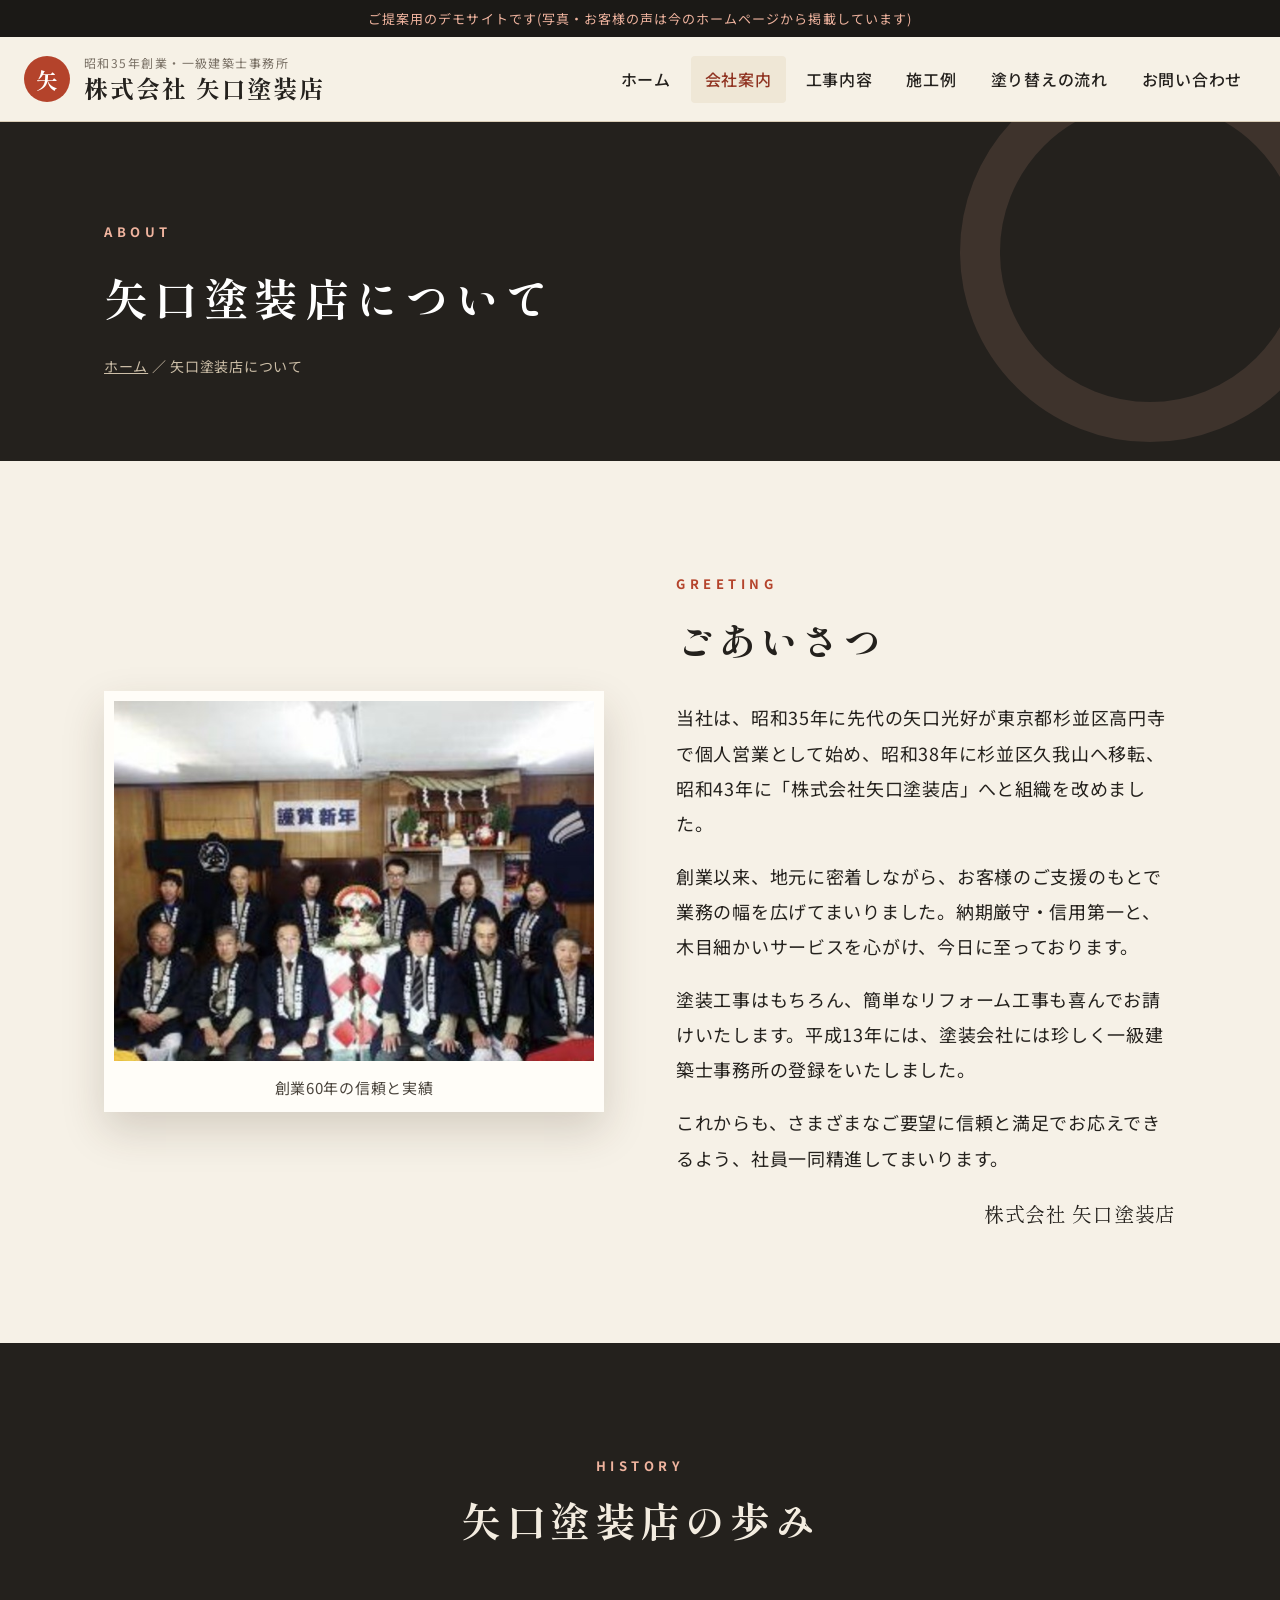
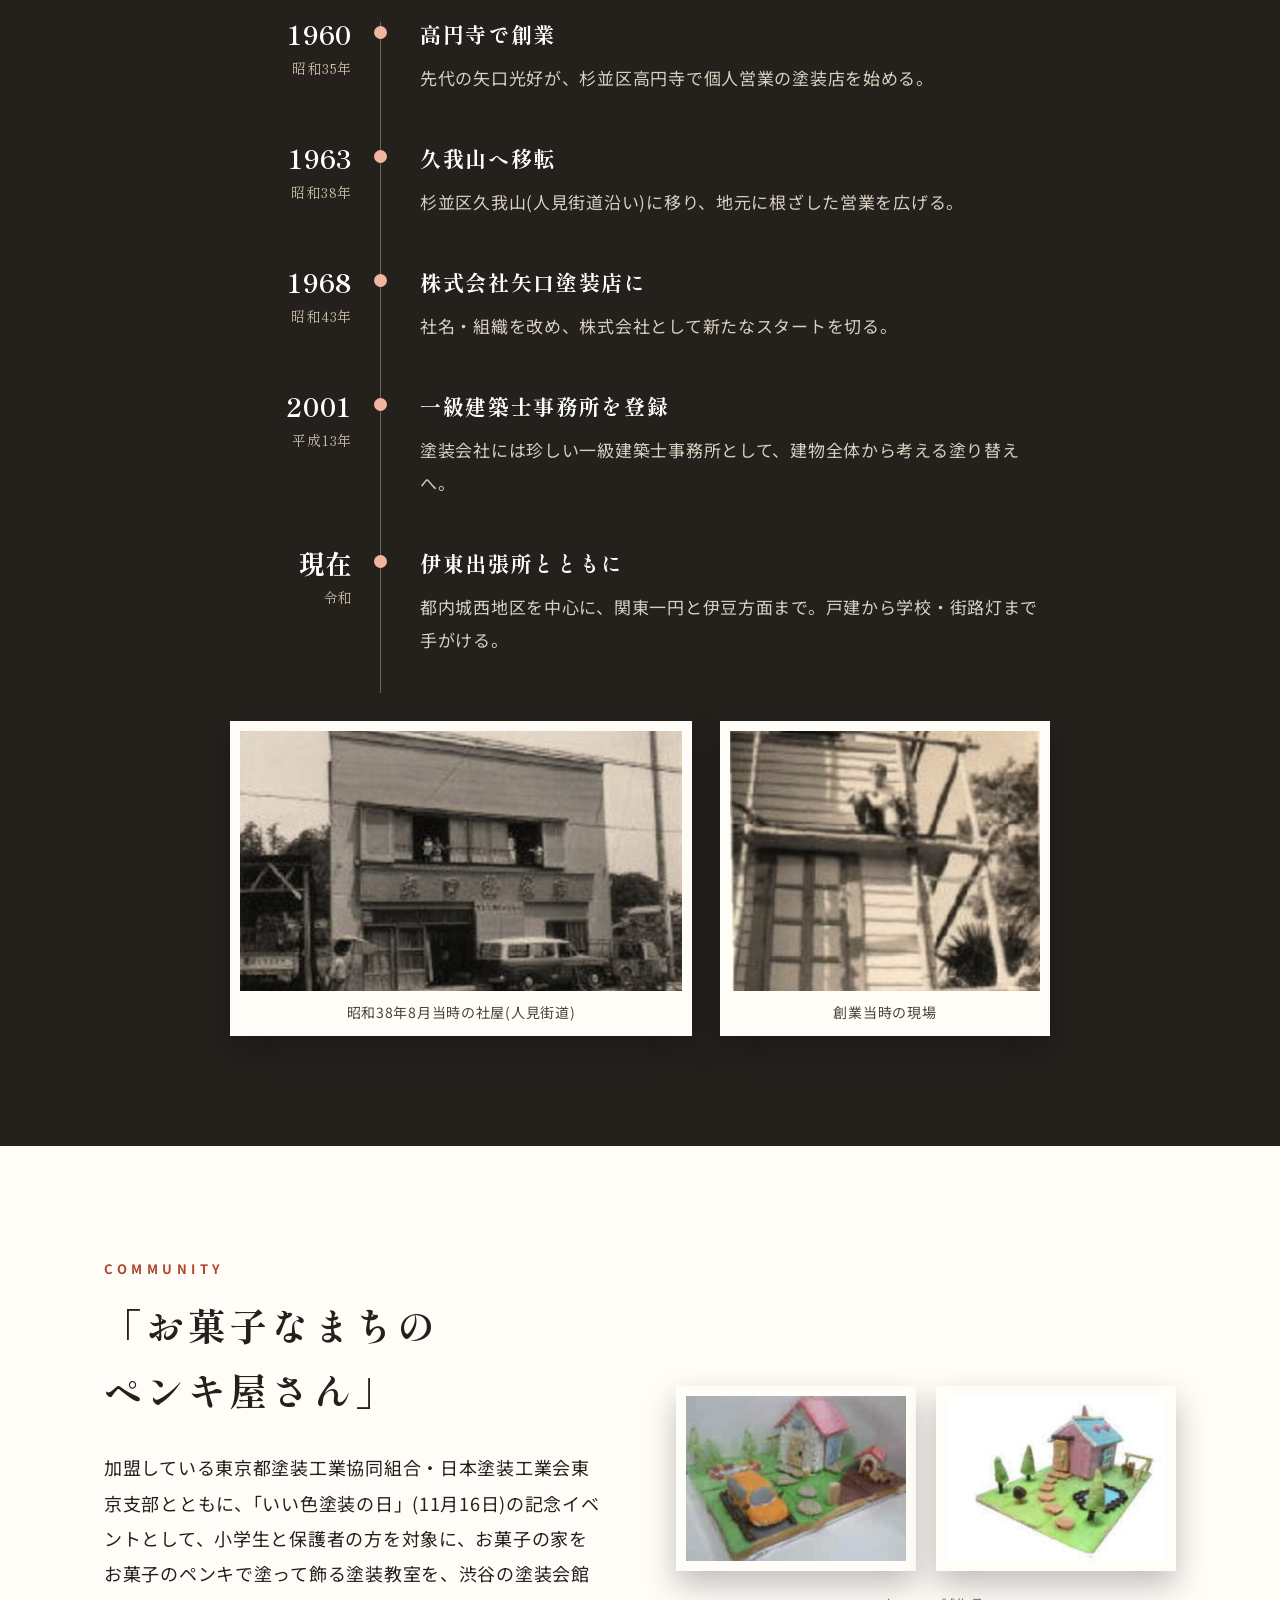
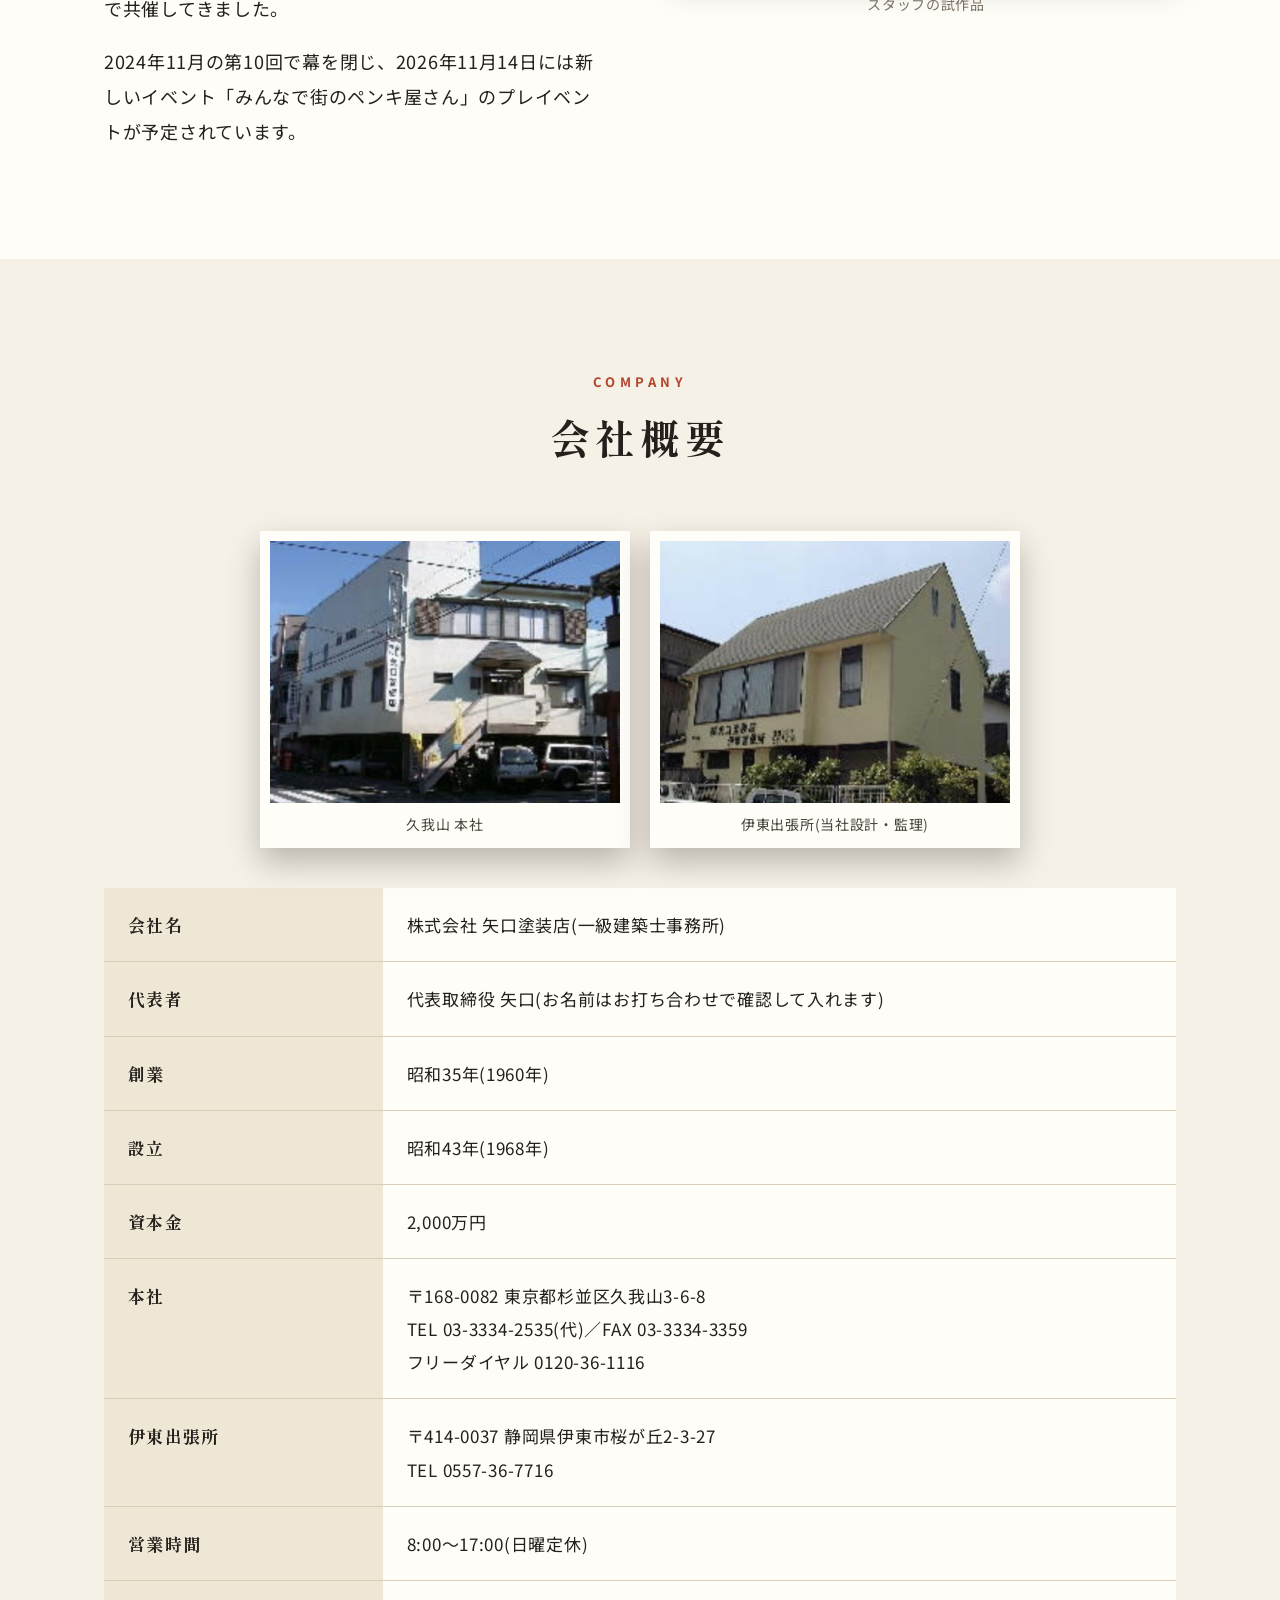
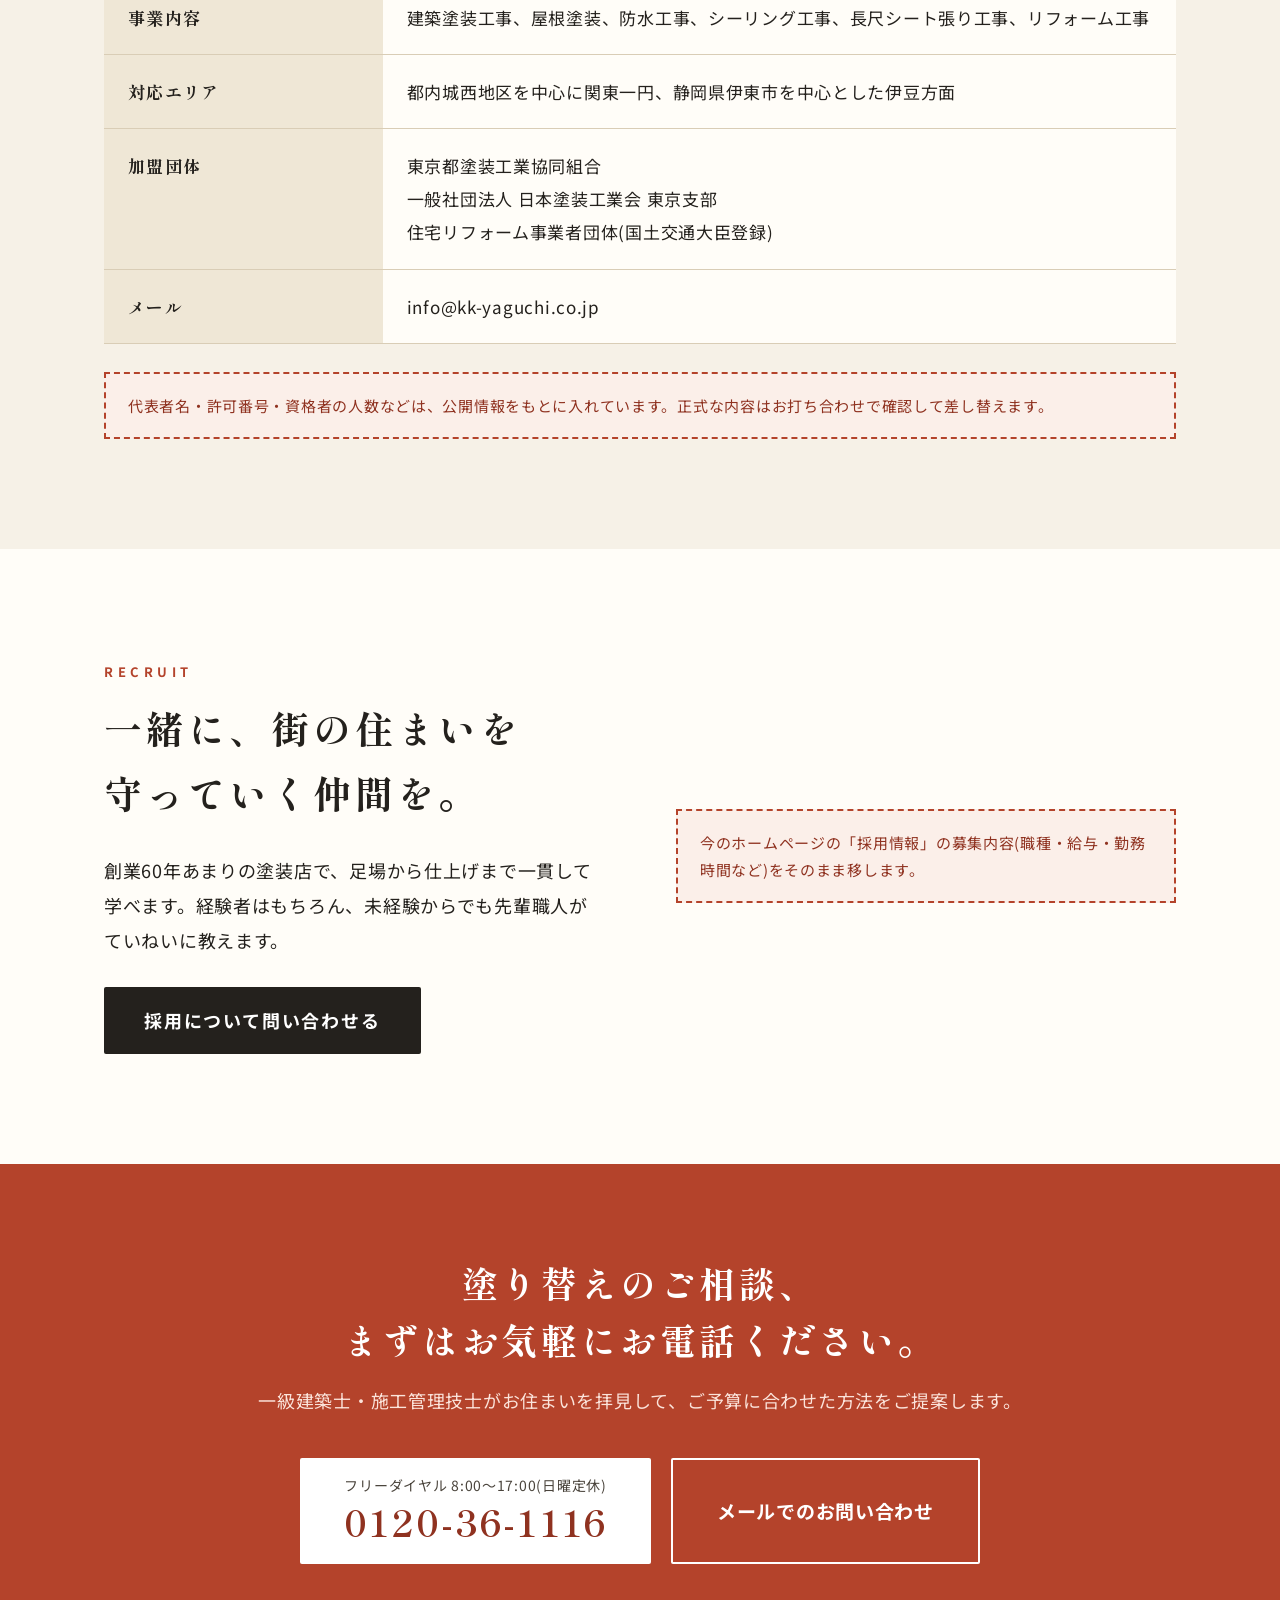
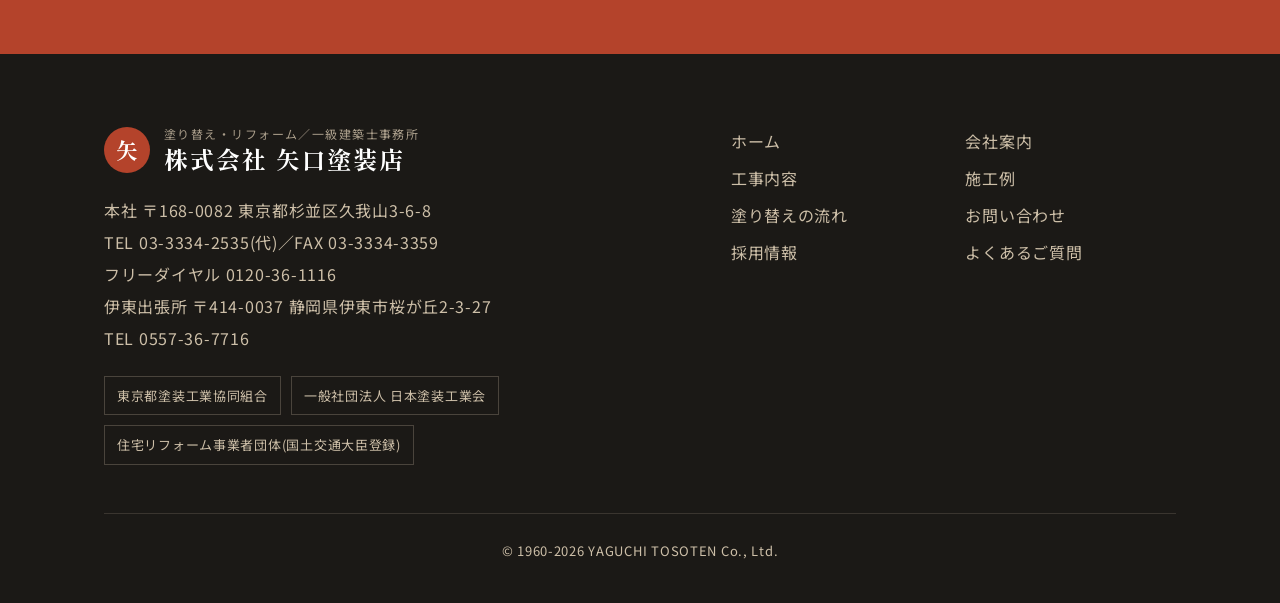
==== commit 9d3d0b9b: "代表者名を確認待ちに変更 Co-Authored-By: Claude Opus 5.5 <noreply@anthropic.com> Claude-Session: https://claude." ====
--- a/about.html
+++ b/about.html
@@ -92,7 +92,7 @@
     </div>
     <table class="info">
       <tr><th>会社名</th><td>株式会社 矢口塗装店(一級建築士事務所)</td></tr>
-      <tr><th>代表者</th><td>代表取締役 矢口 光一</td></tr>
+      <tr><th>代表者</th><td>代表取締役 矢口(お名前はお打ち合わせで確認して入れます)</td></tr>
       <tr><th>創業</th><td>昭和35年(1960年)</td></tr>
       <tr><th>設立</th><td>昭和43年(1968年)</td></tr>
       <tr><th>資本金</th><td>2,000万円</td></tr>
